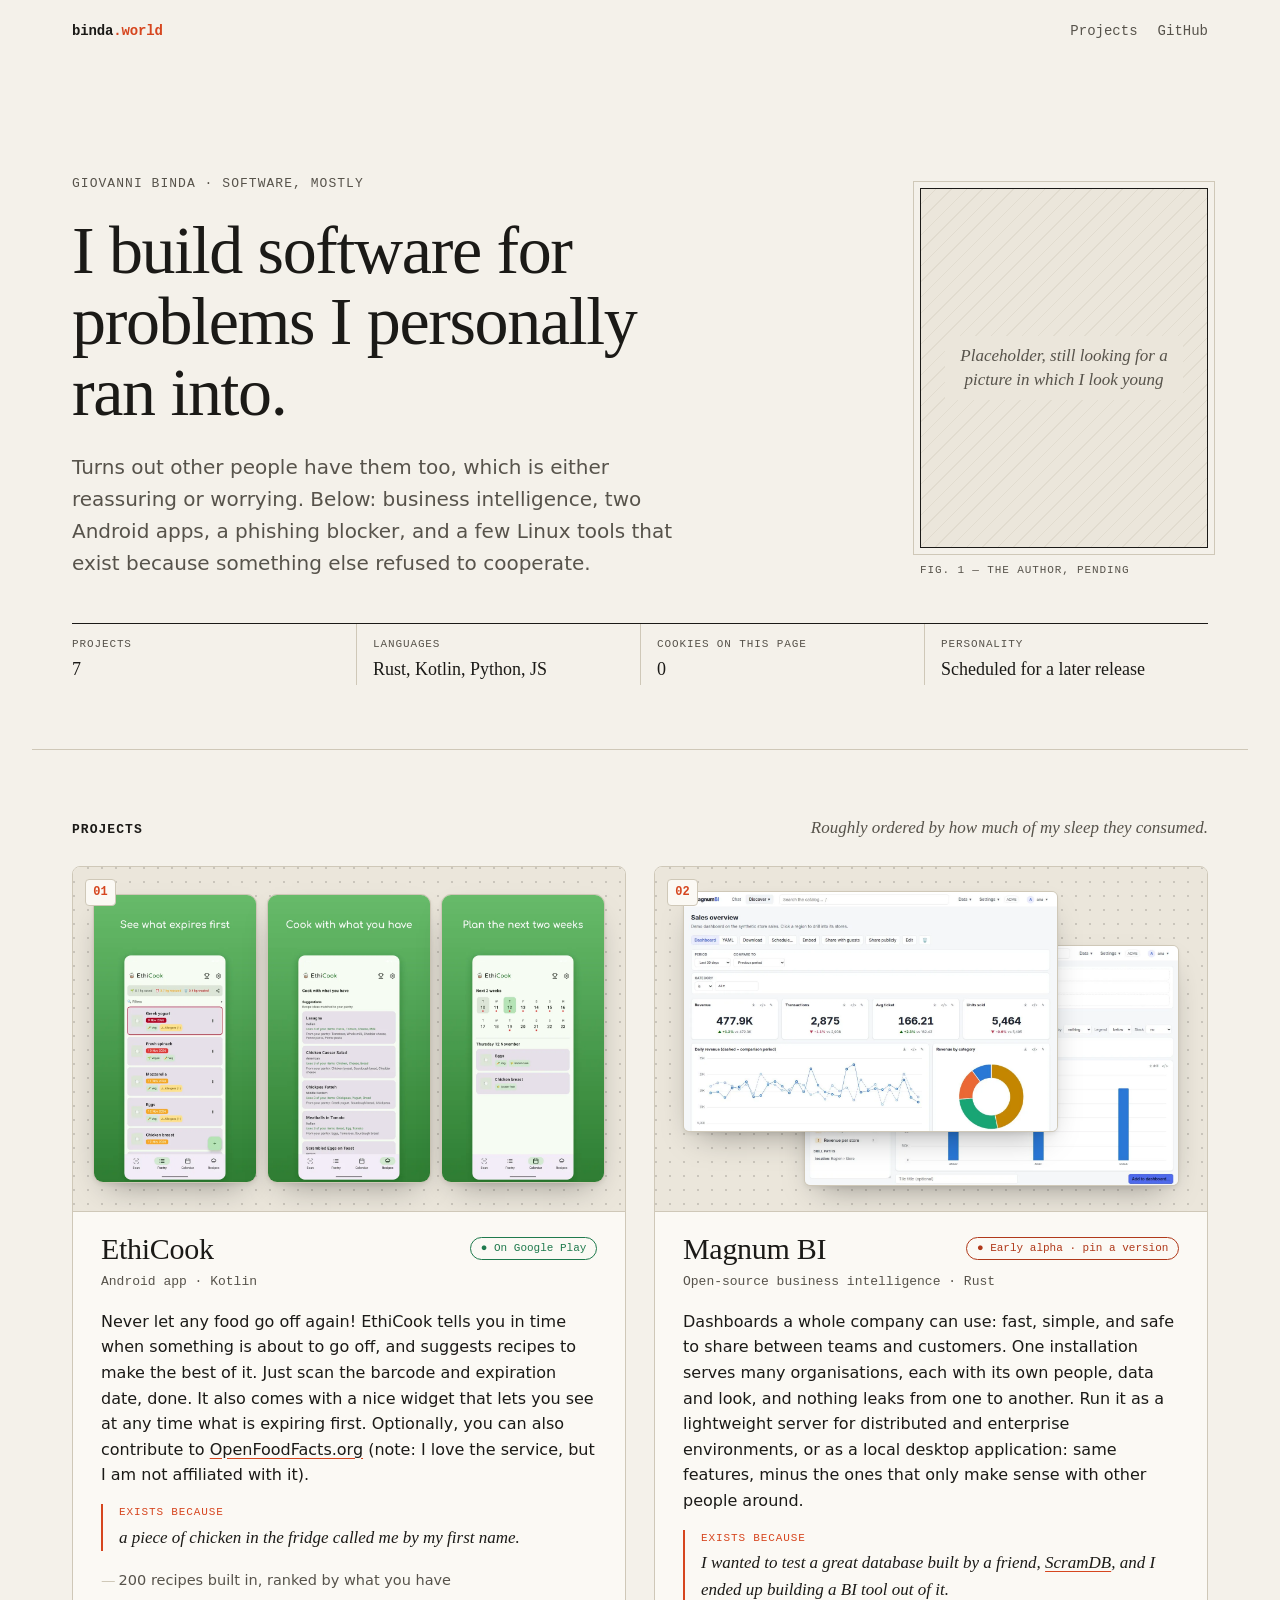
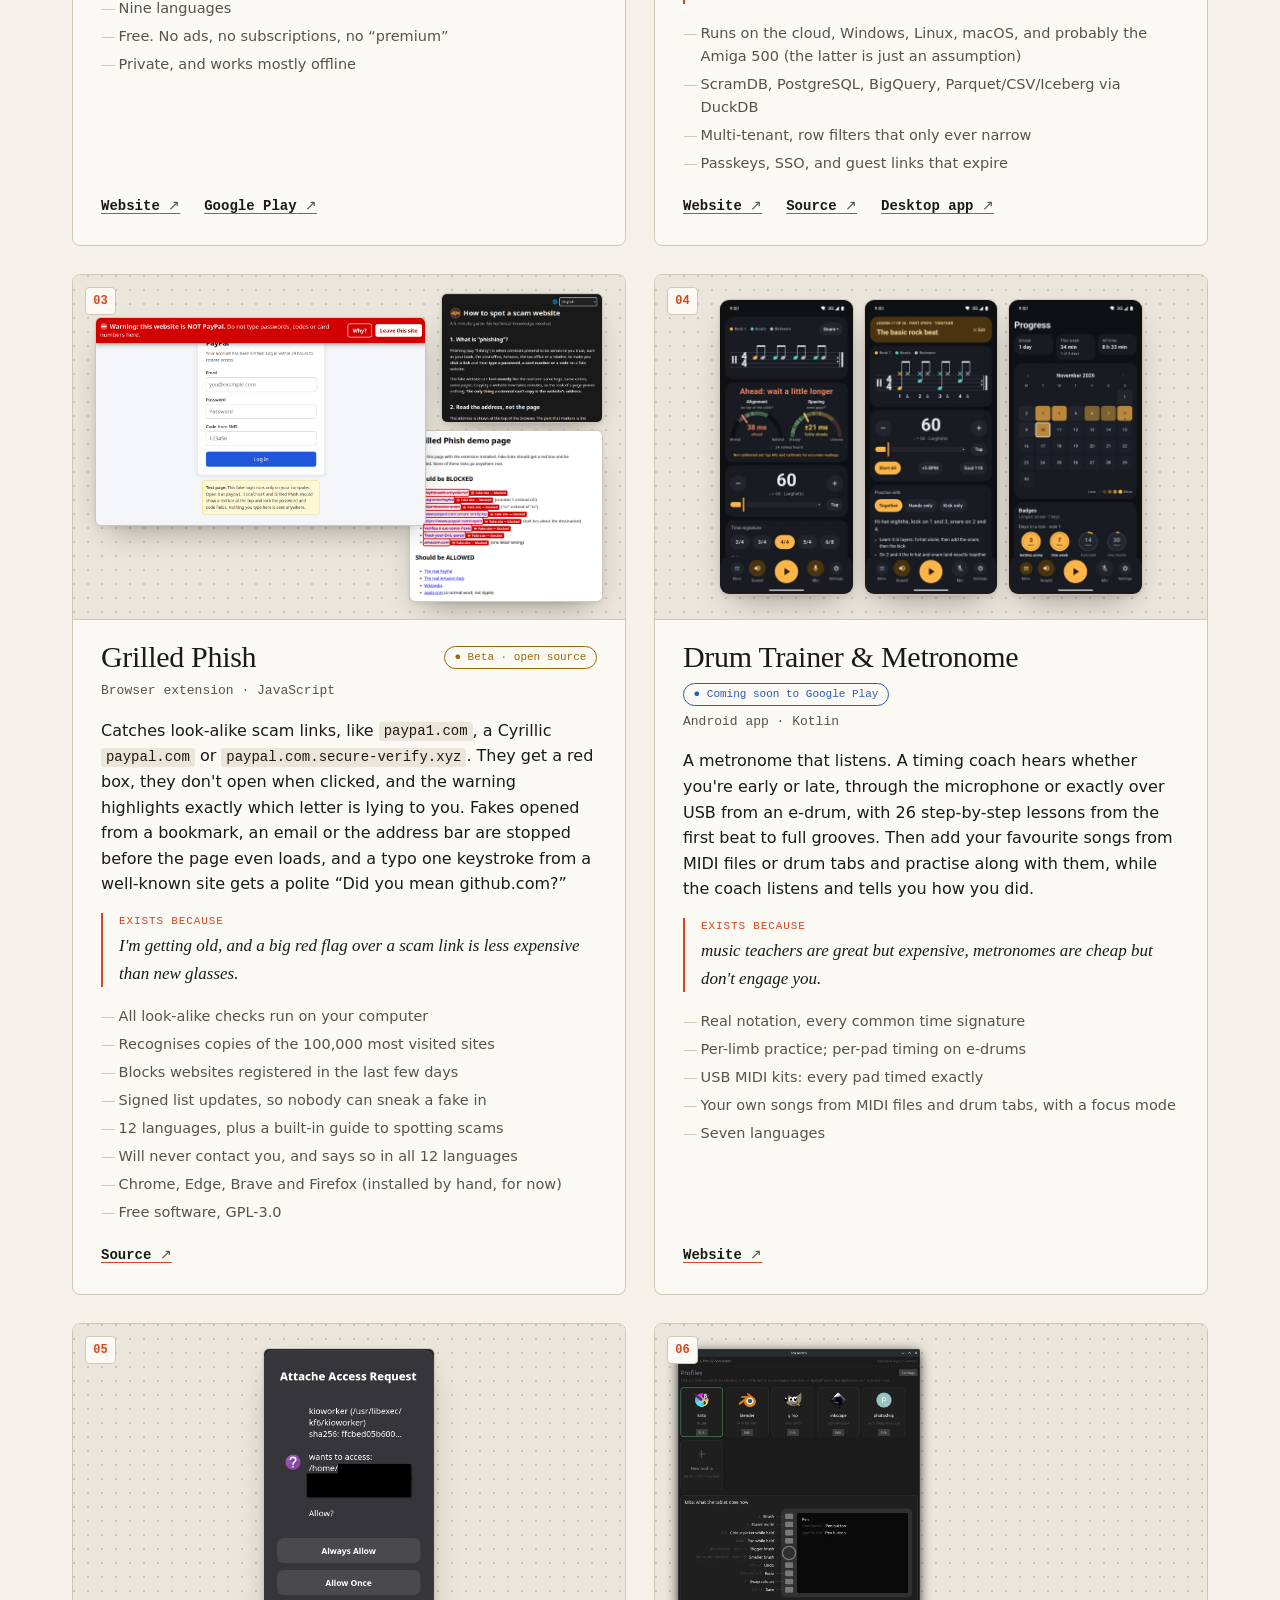
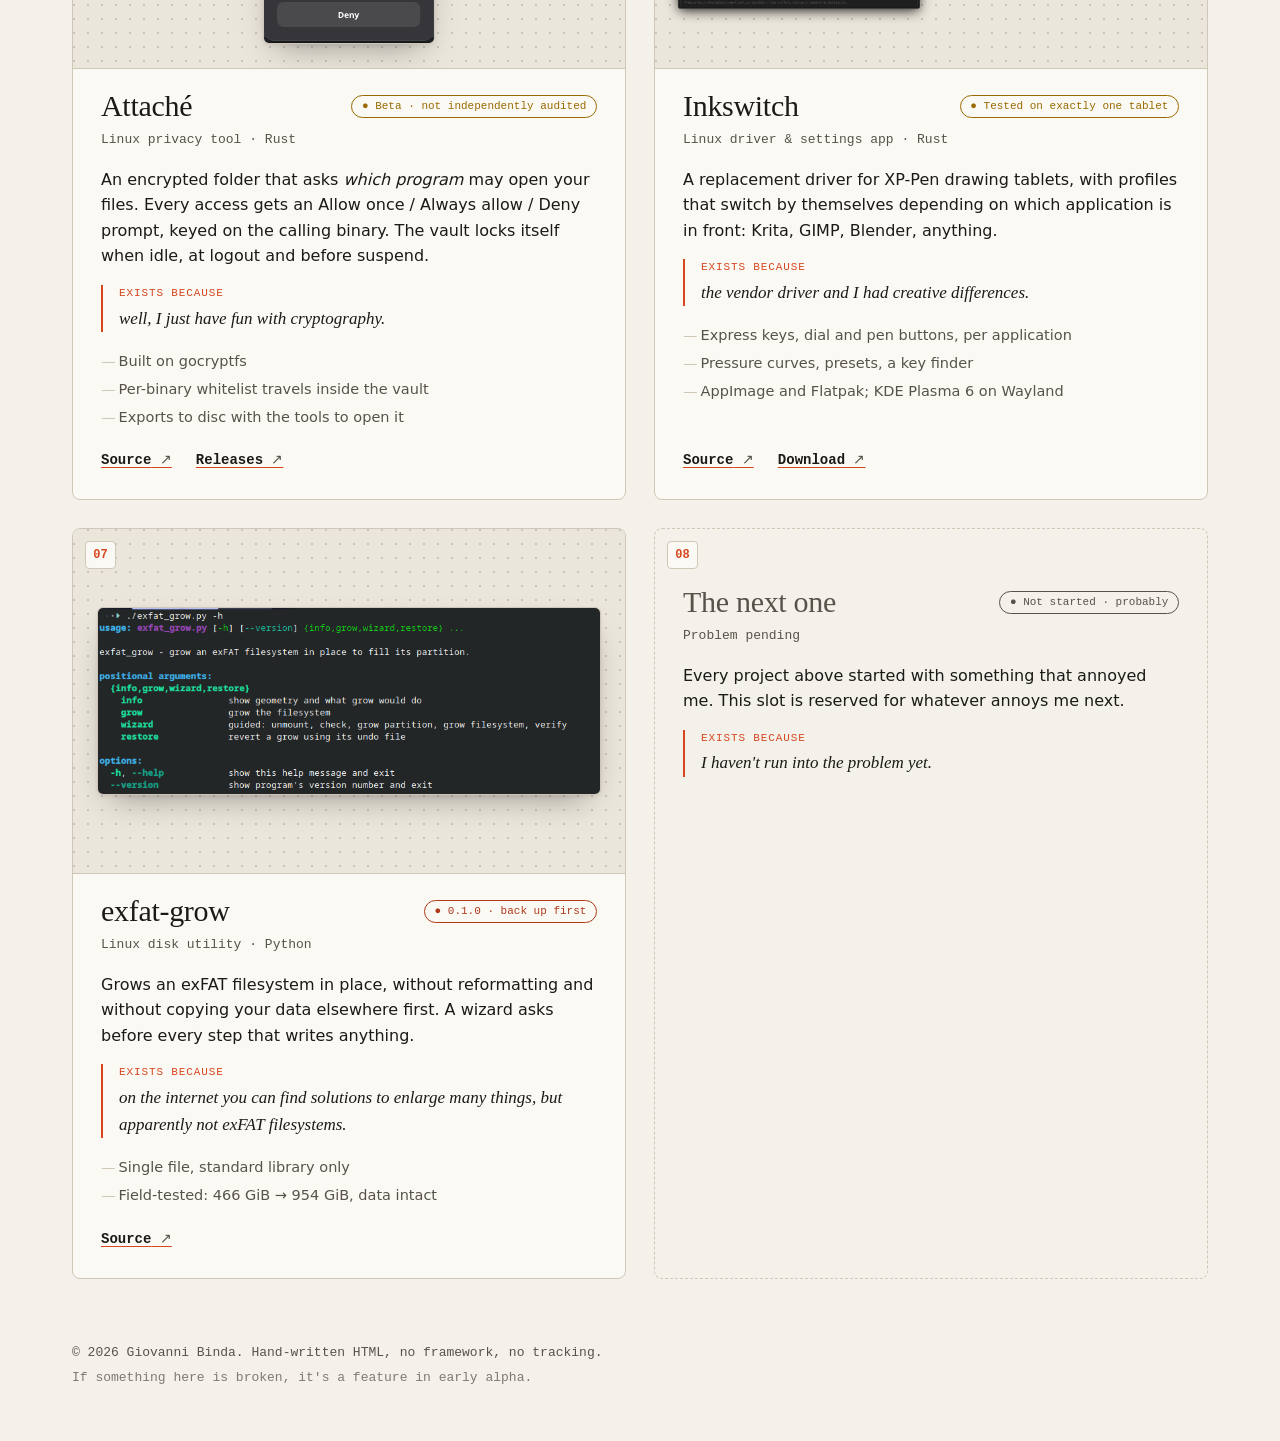
==== index.html @ c30abc7b "Show projects as a grid of cards with screenshot panels" ====
<!doctype html>
<html lang="en">
<head>
  <meta charset="utf-8">
  <meta name="viewport" content="width=device-width, initial-scale=1">
  <title>Giovanni Binda — Projects</title>
  <meta name="description" content="Software by Giovanni Binda: open-source BI, Android apps, Linux tools. Built for problems I actually had.">
  <link rel="canonical" href="https://binda.world/">
  <link rel="icon" href="favicon.svg" type="image/svg+xml">
  <meta name="color-scheme" content="light dark">
  <meta property="og:title" content="Giovanni Binda — Projects">
  <meta property="og:description" content="Software built for problems I actually had. Other people seem to have them too.">
  <meta property="og:url" content="https://binda.world/">
  <meta property="og:type" content="website">
  <link rel="stylesheet" href="styles.css">
</head>
<body>
  <a class="skip" href="#projects">Skip to the projects</a>

  <header class="top">
    <a class="wordmark" href="/">binda<span>.world</span></a>
    <nav aria-label="Main">
      <a href="#projects">Projects</a>
      <a href="https://github.com/giobinda">GitHub</a>
    </nav>
  </header>

  <main>
    <section class="hero" aria-labelledby="hero-title">
      <div class="hero-text">
        <p class="eyebrow">Giovanni Binda · software, mostly</p>
        <h1 id="hero-title">I build software for problems I personally ran&nbsp;into.</h1>
        <p class="lede">Turns out other people have them too, which is either reassuring or worrying.
          Below: business intelligence, two Android apps, a phishing blocker, and a few Linux tools that exist because
          something else refused to cooperate.</p>
      </div>
      <figure class="portrait">
        <div class="portrait-frame">
          <p>Placeholder, still looking for a picture in which I look young</p>
        </div>
        <figcaption>Fig. 1 — The author, pending</figcaption>
      </figure>
      <dl class="stats" aria-label="At a glance">
        <div><dt>Projects</dt><dd>7</dd></div>
        <div><dt>Languages</dt><dd>Rust, Kotlin, Python, JS</dd></div>
        <div><dt>Cookies on this page</dt><dd>0</dd></div>
        <div><dt>Personality</dt><dd>Scheduled for a later release</dd></div>
      </dl>
    </section>

    <section id="projects" class="projects" aria-labelledby="projects-title">
      <div class="section-head">
        <h2 id="projects-title">Projects</h2>
        <p>Roughly ordered by how much of my sleep they consumed.</p>
      </div>

      <ol class="list">

        <li class="project">
          <div class="num" aria-hidden="true">01</div>
          <div class="body">
            <div class="title-row">
              <h3>EthiCook</h3>
              <span class="status status--live">On Google Play</span>
            </div>
            <p class="kind">Android app · Kotlin</p>
            <p class="desc">Never let any food go off again! EthiCook tells you in time when something is
              about to go off, and suggests recipes to make the best of it. Just scan the barcode and expiration
              date, done. It also comes with a nice widget that lets you see at any time what is expiring
              first. Optionally, you can also contribute to <a href="https://openfoodfacts.org/">OpenFoodFacts.org</a>
              (note: I love the service, but I am not affiliated with it).</p>
            <p class="why"><span>Exists because</span> a piece of chicken in the fridge called me by my first name.</p>
            <ul class="facts">
              <li>200 recipes built in, ranked by what you have</li>
              <li>Nine languages</li>
              <li>Free. No ads, no subscriptions, no “premium”</li>
              <li>Private, and works mostly offline</li>
            </ul>
            <div class="shots shots--phone">
                <a href="assets/shots/ethicook/pantry.webp"><img src="assets/shots/ethicook/pantry.webp" alt="EthiCook pantry: foods sorted by what expires first" width="540" height="960" loading="lazy" decoding="async"></a>
                <a href="assets/shots/ethicook/recipes.webp"><img src="assets/shots/ethicook/recipes.webp" alt="EthiCook recipes ranked by what is in your pantry" width="540" height="960" loading="lazy" decoding="async"></a>
                <a href="assets/shots/ethicook/calendar.webp"><img src="assets/shots/ethicook/calendar.webp" alt="EthiCook two-week expiry calendar" width="540" height="960" loading="lazy" decoding="async"></a>
            </div>
            <p class="links">
              <a href="https://ethicook.app/">Website</a>
              <a href="https://play.google.com/store/apps/details?id=com.ethicook.app">Google Play</a>
            </p>
          </div>
        </li>

        <li class="project">
          <div class="num" aria-hidden="true">02</div>
          <div class="body">
            <div class="title-row">
              <h3>Magnum BI</h3>
              <span class="status status--alpha">Early alpha · pin a version</span>
            </div>
            <p class="kind">Open-source business intelligence · Rust</p>
            <p class="desc">Dashboards a whole company can use: fast, simple, and safe to share between
              teams and customers. One installation serves many organisations, each with its own people,
              data and look, and nothing leaks from one to another. Run it as a lightweight server for
              distributed and enterprise environments, or as a local desktop application: same features,
              minus the ones that only make sense with other people around.</p>
            <p class="why"><span>Exists because</span> I wanted to test a great database built by a friend, <a href="https://scramdb.com/">ScramDB</a>, and I ended up building a BI tool out of it.</p>
            <ul class="facts">
              <li>Runs on the cloud, Windows, Linux, macOS, and probably the Amiga 500 (the latter is just an assumption)</li>
              <li>ScramDB, PostgreSQL, BigQuery, Parquet/CSV/Iceberg via DuckDB</li>
              <li>Multi-tenant, row filters that only ever narrow</li>
              <li>Passkeys, SSO, and guest links that expire</li>
            </ul>
            <div class="shots shots--screen">
                <a href="assets/shots/magnumbi/dashboard.webp"><img src="assets/shots/magnumbi/dashboard.webp" alt="Magnum BI sales dashboard with KPIs, a line chart and a donut chart" width="1280" height="820" loading="lazy" decoding="async"></a>
                <a href="assets/shots/magnumbi/explore.webp"><img src="assets/shots/magnumbi/explore.webp" alt="Magnum BI drag-and-drop explorer building a bar chart" width="1280" height="820" loading="lazy" decoding="async"></a>
            </div>
            <p class="links">
              <a href="https://giobinda.github.io/magnumbi/">Website</a>
              <a href="https://github.com/giobinda/magnumbi">Source</a>
              <a href="https://github.com/giobinda/magnumbi/releases/latest">Desktop app</a>
            </p>
          </div>
        </li>

        <li class="project">
          <div class="num" aria-hidden="true">03</div>
          <div class="body">
            <div class="title-row">
              <h3>Grilled Phish</h3>
              <span class="status status--beta">Beta · open source</span>
            </div>
            <p class="kind">Browser extension · JavaScript</p>
            <p class="desc">Catches look-alike scam links, like <code>paypa1.com</code>, a Cyrillic
              <code>pаypal.com</code> or <code>paypal.com.secure-verify.xyz</code>. They get a red box,
              they don't open when clicked, and the warning highlights exactly which letter is lying to you.
              Fakes opened from a bookmark, an email or the address bar are stopped before the page even
              loads, and a typo one keystroke from a well-known site gets a polite “Did you mean github.com?”</p>
            <p class="why"><span>Exists because</span> I'm getting old, and a big red flag over a scam link is less expensive than new glasses.</p>
            <ul class="facts">
              <li>All look-alike checks run on your computer</li>
              <li>Recognises copies of the 100,000 most visited sites</li>
              <li>Blocks websites registered in the last few days</li>
              <li>Signed list updates, so nobody can sneak a fake in</li>
              <li>12 languages, plus a built-in guide to spotting scams</li>
              <li>Will never contact you, and says so in all 12 languages</li>
              <li>Chrome, Edge, Brave and Firefox (installed by hand, for now)</li>
              <li>Free software, GPL-3.0</li>
            </ul>
            <div class="shots shots--trio">
                <a href="assets/shots/grilled-phish/warning.webp"><img src="assets/shots/grilled-phish/warning.webp" alt="Grilled Phish red bar over a fake PayPal login: this website is NOT PayPal, with Why? and Leave this site buttons" width="1134" height="714" loading="lazy" decoding="async"></a>
                <a href="assets/shots/grilled-phish/links.webp"><img src="assets/shots/grilled-phish/links.webp" alt="Demo page: look-alike links boxed in red and marked Fake site, blocked, while the real ones stay normal" width="876" height="775" loading="lazy" decoding="async"></a>
                <a href="assets/shots/grilled-phish/guide.webp"><img src="assets/shots/grilled-phish/guide.webp" alt="Grilled Phish guide: How to spot a scam website, a five-minute read with a language picker" width="829" height="669" loading="lazy" decoding="async"></a>
            </div>
            <p class="links">
              <a href="https://github.com/giobinda/grilled-phish">Source</a>
            </p>
          </div>
        </li>

        <li class="project">
          <div class="num" aria-hidden="true">04</div>
          <div class="body">
            <div class="title-row">
              <h3>Drum Trainer &amp; Metronome</h3>
              <span class="status status--soon">Coming soon to Google Play</span>
            </div>
            <p class="kind">Android app · Kotlin</p>
            <p class="desc">A metronome that listens. A timing coach hears whether you're early or late,
              through the microphone or exactly over USB from an e-drum, with 26 step-by-step lessons
              from the first beat to full grooves. Then add your favourite songs from MIDI files or drum
              tabs and practise along with them, while the coach listens and tells you how you did.</p>
            <p class="why"><span>Exists because</span> music teachers are great but expensive, metronomes are cheap but don't engage you.</p>
            <ul class="facts">
              <li>Real notation, every common time signature</li>
              <li>Per-limb practice; per-pad timing on e-drums</li>
              <li>USB MIDI kits: every pad timed exactly</li>
              <li>Your own songs from MIDI files and drum tabs, with a focus mode</li>
              <li>Seven languages</li>
            </ul>
            <div class="shots shots--phone">
                <a href="assets/shots/drum-trainer/coach.webp"><img src="assets/shots/drum-trainer/coach.webp" alt="Timing coach showing strokes 38 ms ahead of the click" width="540" height="1200" loading="lazy" decoding="async"></a>
                <a href="assets/shots/drum-trainer/lesson.webp"><img src="assets/shots/drum-trainer/lesson.webp" alt="Lesson 11: the basic rock beat in drum notation" width="540" height="1200" loading="lazy" decoding="async"></a>
                <a href="assets/shots/drum-trainer/progress.webp"><img src="assets/shots/drum-trainer/progress.webp" alt="Practice progress: streak, calendar and badges" width="540" height="1200" loading="lazy" decoding="async"></a>
            </div>
            <p class="links">
              <a href="https://giobinda.github.io/drum-trainer/">Website</a>
            </p>
          </div>
        </li>

        <li class="project">
          <div class="num" aria-hidden="true">05</div>
          <div class="body">
            <div class="title-row">
              <h3>Attaché</h3>
              <span class="status status--beta">Beta · not independently audited</span>
            </div>
            <p class="kind">Linux privacy tool · Rust</p>
            <p class="desc">An encrypted folder that asks <em>which program</em> may open your files.
              Every access gets an Allow&nbsp;once / Always&nbsp;allow / Deny prompt, keyed on the
              calling binary. The vault locks itself when idle, at logout and before suspend.</p>
            <p class="why"><span>Exists because</span> well, I just have fun with cryptography.</p>
            <ul class="facts">
              <li>Built on gocryptfs</li>
              <li>Per-binary whitelist travels inside the vault</li>
              <li>Exports to disc with the tools to open it</li>
            </ul>
            <div class="shots shots--single">
                <a href="assets/shots/attache/prompt.webp"><img src="assets/shots/attache/prompt.webp" alt="Attaché access request: kioworker wants to access a file in /home. Always allow, Allow once or Deny" width="299" height="515" loading="lazy" decoding="async"></a>
            </div>
            <p class="links">
              <a href="https://github.com/giobinda/attache">Source</a>
              <a href="https://github.com/giobinda/attache/releases/latest">Releases</a>
            </p>
          </div>
        </li>

        <li class="project">
          <div class="num" aria-hidden="true">06</div>
          <div class="body">
            <div class="title-row">
              <h3>Inkswitch</h3>
              <span class="status status--beta">Tested on exactly one tablet</span>
            </div>
            <p class="kind">Linux driver &amp; settings app · Rust</p>
            <p class="desc">A replacement driver for XP-Pen drawing tablets, with profiles that switch by
              themselves depending on which application is in front: Krita, GIMP, Blender, anything.</p>
            <p class="why"><span>Exists because</span> the vendor driver and I had creative differences.</p>
            <ul class="facts">
              <li>Express keys, dial and pen buttons, per application</li>
              <li>Pressure curves, presets, a key finder</li>
              <li>AppImage and Flatpak; KDE Plasma 6 on Wayland</li>
            </ul>
            <div class="shots shots--window">
                <a href="assets/shots/inkswitch/profiles.webp"><img src="assets/shots/inkswitch/profiles.webp" alt="Inkswitch profiles for Krita, Blender, GIMP, Inkscape and Photoshop, with the tablet controls labelled" width="1030" height="1098" loading="lazy" decoding="async"></a>
                <a href="assets/shots/inkswitch/editor.webp"><img src="assets/shots/inkswitch/editor.webp" alt="Inkswitch profile editor: express keys and dial shortcuts" width="1030" height="1098" loading="lazy" decoding="async"></a>
            </div>
            <p class="links">
              <a href="https://github.com/giobinda/inkswitch">Source</a>
              <a href="https://github.com/giobinda/inkswitch/releases/latest">Download</a>
            </p>
          </div>
        </li>

        <li class="project">
          <div class="num" aria-hidden="true">07</div>
          <div class="body">
            <div class="title-row">
              <h3>exfat-grow</h3>
              <span class="status status--alpha">0.1.0 · back up first</span>
            </div>
            <p class="kind">Linux disk utility · Python</p>
            <p class="desc">Grows an exFAT filesystem in place, without reformatting and without copying
              your data elsewhere first. A wizard asks before every step that writes anything.</p>
            <p class="why"><span>Exists because</span> on the internet you can find solutions to enlarge many things, but apparently not exFAT filesystems.</p>
            <ul class="facts">
              <li>Single file, standard library only</li>
              <li>Field-tested: 466&nbsp;GiB → 954&nbsp;GiB, data intact</li>
            </ul>
            <div class="shots shots--single">
                <a href="assets/shots/exfat-grow/help.webp"><img src="assets/shots/exfat-grow/help.webp" alt="exfat_grow.py help: the info, grow, wizard and restore commands" width="747" height="277" loading="lazy" decoding="async"></a>
            </div>
            <p class="links">
              <a href="https://github.com/giobinda/exfat-grow">Source</a>
            </p>
          </div>
        </li>

        <li class="project project--next">
          <div class="num" aria-hidden="true">08</div>
          <div class="body">
            <div class="title-row">
              <h3>The next one</h3>
              <span class="status">Not started · probably</span>
            </div>
            <p class="kind">Problem pending</p>
            <p class="desc">Every project above started with something that annoyed me. This slot is
              reserved for whatever annoys me next.</p>
            <p class="why"><span>Exists because</span> I haven't run into the problem yet.</p>
          </div>
        </li>

      </ol>
    </section>
  </main>

  <footer class="foot">
    <p>© 2026 Giovanni Binda. Hand-written HTML, no framework, no tracking.</p>
    <p class="fine">If something here is broken, it's a feature in early alpha.</p>
  </footer>
</body>
</html>
---- styles.css ----
:root {
  --paper: #f4f1ea;
  --paper-2: #ebe6db;
  --card: #fbf9f4;
  --ink: #1b1a17;
  --ink-2: #57534b;
  --rule: #cfc8b8;
  --accent: #d6461f;
  --live: #1f7a4d;
  --soon: #2a5bb8;
  --beta: #9a6a00;
  --alpha: #b0391a;
  --lab: #6b4fa8;

  --serif: "Iowan Old Style", "Palatino Linotype", Palatino, "Book Antiqua", Georgia, ui-serif, serif;
  --sans: system-ui, -apple-system, "Segoe UI", Roboto, "Helvetica Neue", Arial, sans-serif;
  --mono: ui-monospace, "SF Mono", "JetBrains Mono", "Cascadia Code", Menlo, Consolas, monospace;

  --measure: 76rem;
  --gutter: clamp(1rem, 4vw, 2.5rem);
}

@media (prefers-color-scheme: dark) {
  :root {
    --paper: #151412;
    --paper-2: #1e1c19;
    --card: #1b1a17;
    --ink: #ece7dc;
    --ink-2: #a8a194;
    --rule: #38342e;
    --accent: #ff7a4d;
    --live: #5cc28f;
    --soon: #7ea6f2;
    --beta: #e0b046;
    --alpha: #ff8a66;
    --lab: #b49af0;
  }
}

*, *::before, *::after { box-sizing: border-box; }

html { -webkit-text-size-adjust: 100%; scroll-behavior: smooth; }
@media (prefers-reduced-motion: reduce) { html { scroll-behavior: auto; } }

body {
  margin: 0;
  background: var(--paper);
  color: var(--ink);
  font: 400 1.0625rem/1.6 var(--sans);
  text-rendering: optimizeLegibility;
}

a { color: inherit; text-decoration-color: var(--accent); text-underline-offset: 0.2em; }
a:hover { color: var(--accent); }
:focus-visible { outline: 2px solid var(--accent); outline-offset: 3px; border-radius: 2px; }

.skip {
  position: absolute; left: -999px; top: 0;
  background: var(--ink); color: var(--paper); padding: .5rem 1rem;
}
.skip:focus { left: 1rem; top: 1rem; z-index: 10; }

/* ---------- header ---------- */
.top {
  max-width: var(--measure);
  margin: 0 auto;
  padding: 1.25rem var(--gutter);
  display: flex; align-items: baseline; justify-content: space-between; gap: 1rem;
  font-family: var(--mono); font-size: .875rem;
}
.wordmark { font-weight: 700; text-decoration: none; letter-spacing: -.01em; }
.wordmark span { color: var(--accent); }
.top nav { display: flex; gap: 1.25rem; }
.top nav a { text-decoration: none; color: var(--ink-2); }
.top nav a:hover { color: var(--accent); }

/* ---------- hero ---------- */
.hero {
  max-width: var(--measure);
  margin: 0 auto;
  padding: clamp(3rem, 10vw, 7rem) var(--gutter) clamp(2.5rem, 6vw, 4rem);
  border-bottom: 1px solid var(--rule);
}
.eyebrow {
  font-family: var(--mono); font-size: .8125rem; text-transform: uppercase; letter-spacing: .08em;
  color: var(--ink-2); margin: 0 0 1.25rem;
}
.hero h1 {
  font-family: var(--serif); font-weight: 400;
  font-size: clamp(2.25rem, 6.2vw, 4.25rem); line-height: 1.04; letter-spacing: -.02em;
  margin: 0; max-width: 18ch;
}
.lede {
  font-size: clamp(1.0625rem, 2vw, 1.25rem); color: var(--ink-2);
  max-width: 40rem; margin: 1.5rem 0 0;
}

.stats {
  display: grid; grid-template-columns: repeat(4, minmax(0, 1fr));
  margin: 2.75rem 0 0; border-top: 1px solid var(--ink);
}
.stats div { padding: .75rem 1rem .25rem 0; }
.stats div + div { padding-left: 1rem; border-left: 1px solid var(--rule); }
.stats dt {
  font-family: var(--mono); font-size: .6875rem; text-transform: uppercase; letter-spacing: .08em;
  color: var(--ink-2);
}
.stats dd { margin: .25rem 0 0; font-family: var(--serif); font-size: 1.125rem; line-height: 1.3; }

@media (max-width: 720px) {
  .stats { grid-template-columns: 1fr 1fr; }
  .stats div:nth-child(3) { padding-left: 0; border-left: 0; }
  .stats div:nth-child(n+3) { border-top: 1px solid var(--rule); }
}

.hero {
  display: grid;
  grid-template-columns: minmax(0, 1fr) clamp(13rem, 26vw, 18rem);
  column-gap: clamp(2rem, 5vw, 4rem);
  align-items: end;
}
.hero .stats { grid-column: 1 / -1; }

.portrait { margin: 0; }
.portrait-frame {
  position: relative;
  aspect-ratio: 4 / 5;
  display: grid; place-items: center;
  padding: 1.5rem;
  background:
    repeating-linear-gradient(135deg, transparent 0 10px, color-mix(in srgb, var(--rule) 35%, transparent) 10px 11px),
    var(--paper-2);
  border: 1px solid var(--ink);
  outline: 1px solid var(--rule);
  outline-offset: 6px;
}
.portrait-frame p {
  margin: 0; text-align: center;
  font-family: var(--serif); font-style: italic; font-size: 1.0625rem; line-height: 1.4;
  color: var(--ink-2);
  background: var(--paper-2); padding: .5rem .25rem;
}
.portrait figcaption {
  margin-top: .875rem;
  font-family: var(--mono); font-size: .6875rem; text-transform: uppercase; letter-spacing: .08em;
  color: var(--ink-2);
}

@media (max-width: 720px) {
  .hero { grid-template-columns: 1fr; }
  .portrait { width: min(15rem, 70%); margin-top: 2.25rem; }
}

/* ---------- projects ---------- */
.projects {
  max-width: var(--measure);
  margin: 0 auto;
  padding: clamp(2.5rem, 6vw, 4rem) var(--gutter) 2rem;
}
.section-head { display: flex; align-items: baseline; justify-content: space-between; gap: 1rem; flex-wrap: wrap; }
.section-head h2 {
  font-family: var(--mono); font-size: .8125rem; font-weight: 700;
  text-transform: uppercase; letter-spacing: .08em; margin: 0;
}
.section-head p { margin: 0; color: var(--ink-2); font-style: italic; font-family: var(--serif); }

/* the collection: a grid of cards */
.list {
  list-style: none; margin: 1.5rem 0 0; padding: 0;
  display: grid; gap: clamp(1rem, 2.5vw, 1.75rem);
  grid-template-columns: repeat(auto-fill, minmax(min(100%, 30rem), 1fr));
}

.project {
  position: relative;
  display: flex;
  background: var(--card);
  border: 1px solid var(--rule);
  border-radius: 8px;
  overflow: hidden;
  transition: border-color .15s, transform .15s;
}
.project:hover { border-color: var(--ink-2); }
@media (prefers-reduced-motion: no-preference) {
  .project:hover { transform: translateY(-2px); }
}

.project .body {
  display: flex; flex-direction: column; flex: 1; min-width: 0;
  padding: 0 clamp(1.125rem, 2.5vw, 1.75rem) clamp(1.25rem, 2.5vw, 1.75rem);
}

/* number: a label pinned on the corner of the screenshot panel */
.num {
  position: absolute; top: .75rem; left: .75rem; z-index: 5;
  font-family: var(--mono); font-size: .75rem; font-weight: 700; color: var(--accent);
  background: var(--card); border: 1px solid var(--rule); border-radius: 4px;
  padding: .2rem .45rem;
}

.title-row {
  display: flex; flex-wrap: wrap; align-items: center; justify-content: space-between;
  gap: .5rem 1rem; margin-top: 1.25rem;
}
.project h3 {
  font-family: var(--serif); font-weight: 400; font-size: clamp(1.5rem, 2.6vw, 1.875rem);
  line-height: 1.15; letter-spacing: -.01em; margin: 0;
}

.status {
  --c: var(--ink-2);
  font-family: var(--mono); font-size: .6875rem; line-height: 1;
  color: var(--c); border: 1px solid currentColor; border-radius: 999px;
  padding: .3rem .6rem; white-space: nowrap;
}
.status::before { content: "● "; }
.status--live  { --c: var(--live); }
.status--soon  { --c: var(--soon); }
.status--beta  { --c: var(--beta); }
.status--alpha { --c: var(--alpha); }
.status--lab   { --c: var(--lab); }

.kind {
  font-family: var(--mono); font-size: .8125rem; color: var(--ink-2);
  margin: .375rem 0 0;
}
.desc { margin: 1rem 0 0; font-size: 1rem; }

.why {
  margin: 1rem 0 0;
  font-family: var(--serif); font-style: italic; font-size: 1.0625rem;
  padding-left: 1rem; border-left: 2px solid var(--accent);
}
.why span {
  font-family: var(--mono); font-style: normal; font-size: .6875rem;
  text-transform: uppercase; letter-spacing: .08em; color: var(--accent);
  display: block; margin-bottom: .125rem;
}

.facts {
  list-style: none; padding: 0; margin: 1.125rem 0 0;
  display: grid; gap: .3rem;
  font-size: .9063rem; color: var(--ink-2);
}
.facts li { padding-left: 1.1rem; position: relative; }
.facts li::before { content: "—"; position: absolute; left: 0; color: var(--rule); }

/* the empty slot at the end of the grid */
.project--next { background: transparent; border-style: dashed; }
.project--next:hover { transform: none; border-color: var(--rule); }
.project--next .body { padding-top: 2.25rem; }
.project--next h3 { color: var(--ink-2); }

/* links sit at the bottom of every card, so a row of cards lines up */
.links {
  margin: auto 0 0; padding-top: 1.25rem;
  display: flex; flex-wrap: wrap; gap: .5rem 1.5rem; font-family: var(--mono); font-size: .875rem;
}
.links a { font-weight: 700; }
.links a::after { content: " ↗"; font-weight: 400; color: var(--ink-2); }

/* ---------- footer ---------- */
.foot {
  max-width: var(--measure);
  margin: 0 auto;
  padding: 2rem var(--gutter) 3rem;
  font-family: var(--mono); font-size: .8125rem; color: var(--ink-2);
}
.foot p { margin: 0 0 .25rem; }
.foot .fine { opacity: .75; }

/* ---------- 404 ---------- */
.notfound { max-width: var(--measure); margin: 0 auto; padding: clamp(4rem, 14vw, 9rem) var(--gutter); }
.notfound h1 { font-family: var(--serif); font-weight: 400; font-size: clamp(2.25rem, 6vw, 4rem); line-height: 1.05; margin: 0; max-width: 16ch; }
.notfound p { color: var(--ink-2); max-width: 36rem; }

code { font-family: var(--mono); font-size: .875em; background: var(--paper-2); padding: .1em .35em; border-radius: 3px; }

/* ---------- screenshots: a fixed panel at the top of each card ---------- */
.shots {
  order: -1;                                  /* first in the card, whatever the HTML order */
  position: relative;
  aspect-ratio: 16 / 10;
  margin: 0 calc(-1 * clamp(1.125rem, 2.5vw, 1.75rem));
  background:
    radial-gradient(circle at 1px 1px, color-mix(in srgb, var(--ink-2) 22%, transparent) 1px, transparent 0) 0 0 / 14px 14px,
    var(--paper-2);
  border-bottom: 1px solid var(--rule);
  overflow: hidden;
}
.shots a { text-decoration: none; display: flex; min-width: 0; min-height: 0; }
.shots img {
  display: block; width: auto; height: auto; max-width: 100%; max-height: 100%;
  min-width: 0; min-height: 0;
  border-radius: 6px; border: 1px solid var(--rule); background: #fff;
  box-shadow: 0 2px 4px rgb(0 0 0 / .06), 0 14px 32px -14px rgb(0 0 0 / .4);
  transition: transform .2s;
}
.shots a:hover img { border-color: var(--accent); }
@media (prefers-reduced-motion: no-preference) {
  .shots a:hover img { transform: scale(1.02); }
}

/* phones: three side by side */
.shots--phone {
  display: flex; justify-content: center; align-items: center;
  gap: clamp(.5rem, 2%, 1.25rem); padding: 1.5rem 1.25rem;
}
.shots--phone a { flex: 0 1 auto; height: 100%; align-items: center; justify-content: center; }
.shots--phone img { border-radius: 10px; }

/* one capture, centred, never enlarged past its own size */
.shots--single { display: flex; align-items: center; justify-content: center; padding: 1.5rem; }
.shots--single a { width: 100%; height: 100%; align-items: center; justify-content: center; }

/* two or three desktop captures, fanned out like prints on a table */
.shots--screen a, .shots--window a, .shots--trio a { position: absolute; width: 68%; height: 74%; }
.shots--screen a:nth-child(1), .shots--window a:nth-child(1), .shots--trio a:nth-child(1) {
  left: 5%; top: 7%; z-index: 3; align-items: flex-start; justify-content: flex-start;
}
.shots--screen a:nth-child(2), .shots--window a:nth-child(2), .shots--trio a:nth-child(2) {
  right: 5%; bottom: 7%; z-index: 2; align-items: flex-end; justify-content: flex-end;
}
/* three: the main shot on the left, the other two stacked on the right */
.shots--trio a:nth-child(1) { width: 60%; height: 76%; left: 4%; top: 12%; }
.shots--trio a:nth-child(2) { width: 40%; height: 50%; right: 4%; bottom: 5%; }
.shots--trio a:nth-child(3) { width: 40%; height: 38%; right: 4%; top: 5%; z-index: 1; align-items: flex-start; justify-content: flex-end; }

/* window captures carry their own shadow and transparent margin: no frame */
.shots--window img { border: 0; border-radius: 0; background: none; box-shadow: none; }
.shots--window a { width: 50%; height: 94%; align-items: center; justify-content: center; }
.shots--window a:nth-child(1) { left: 1%; top: 3%; }
.shots--window a:nth-child(2) { right: 1%; bottom: 3%; }

@media (max-width: 520px) {
  .shots { aspect-ratio: 4 / 3; }
}
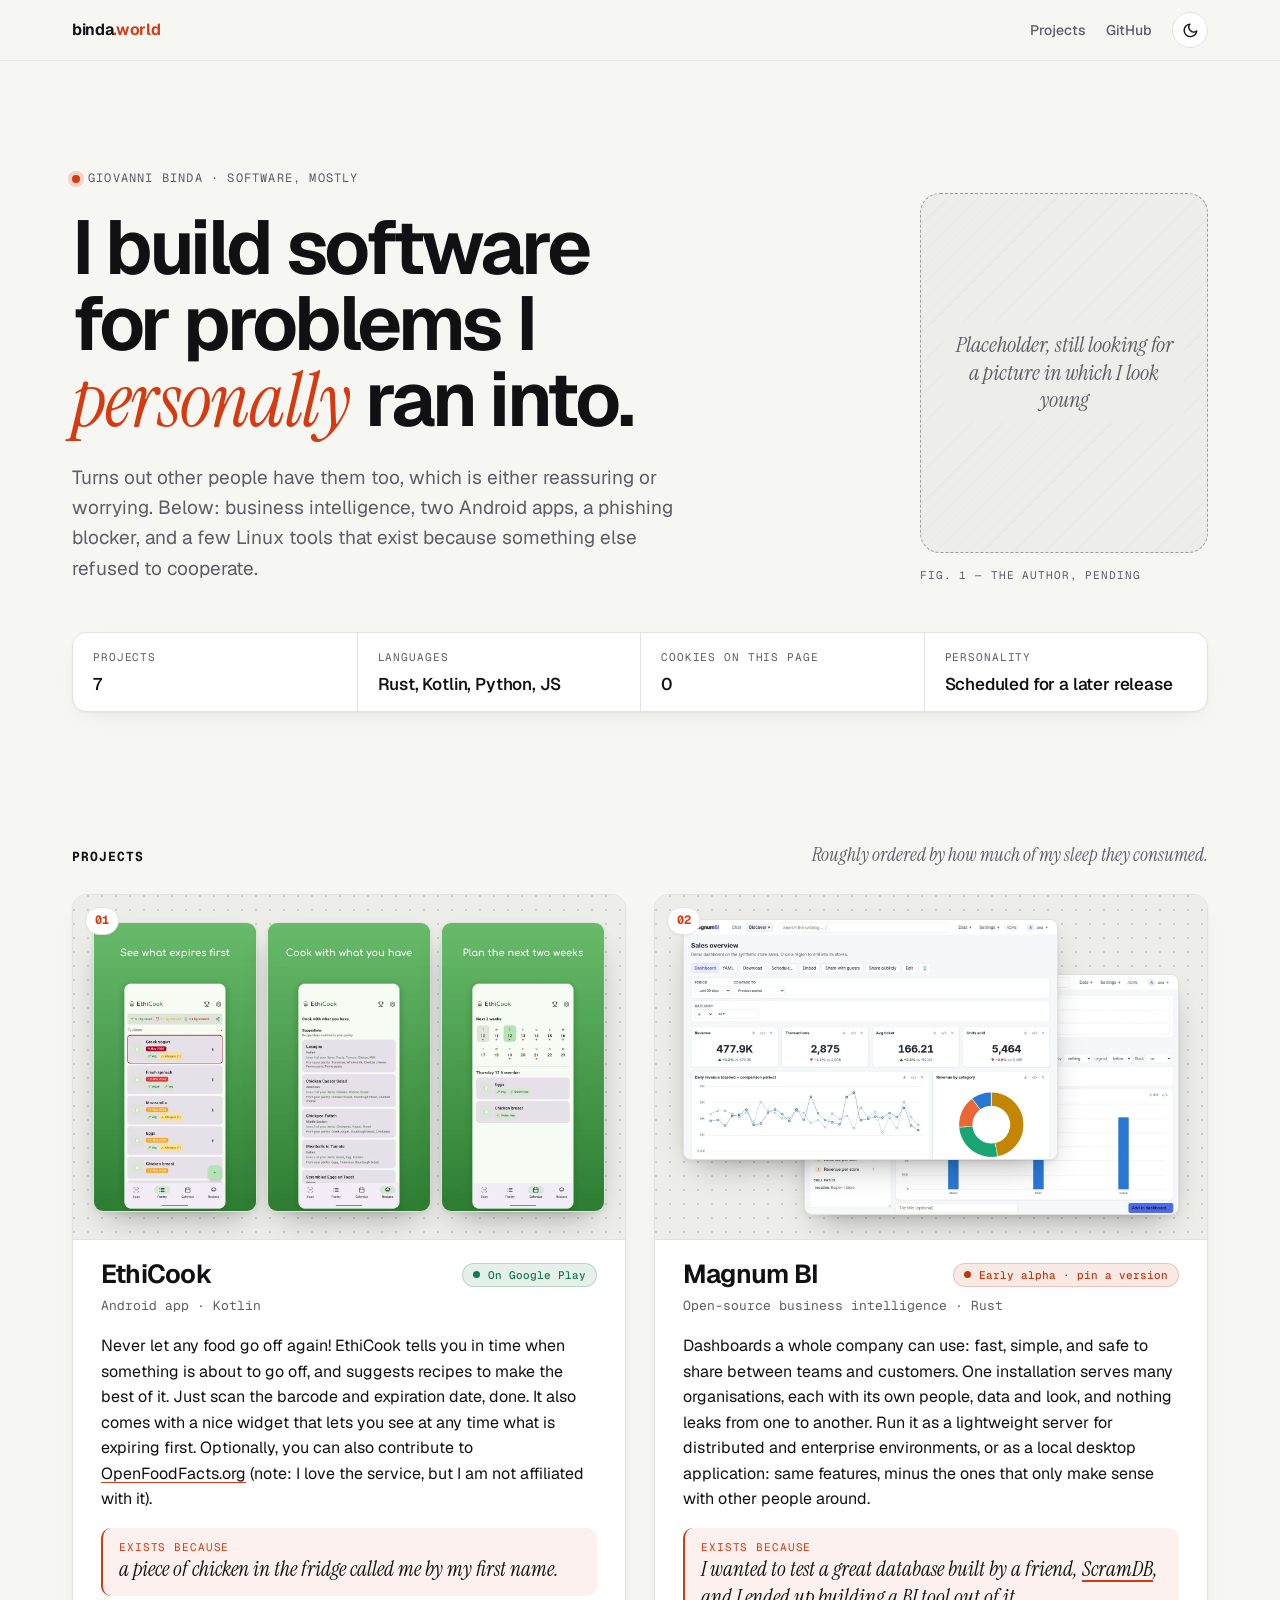
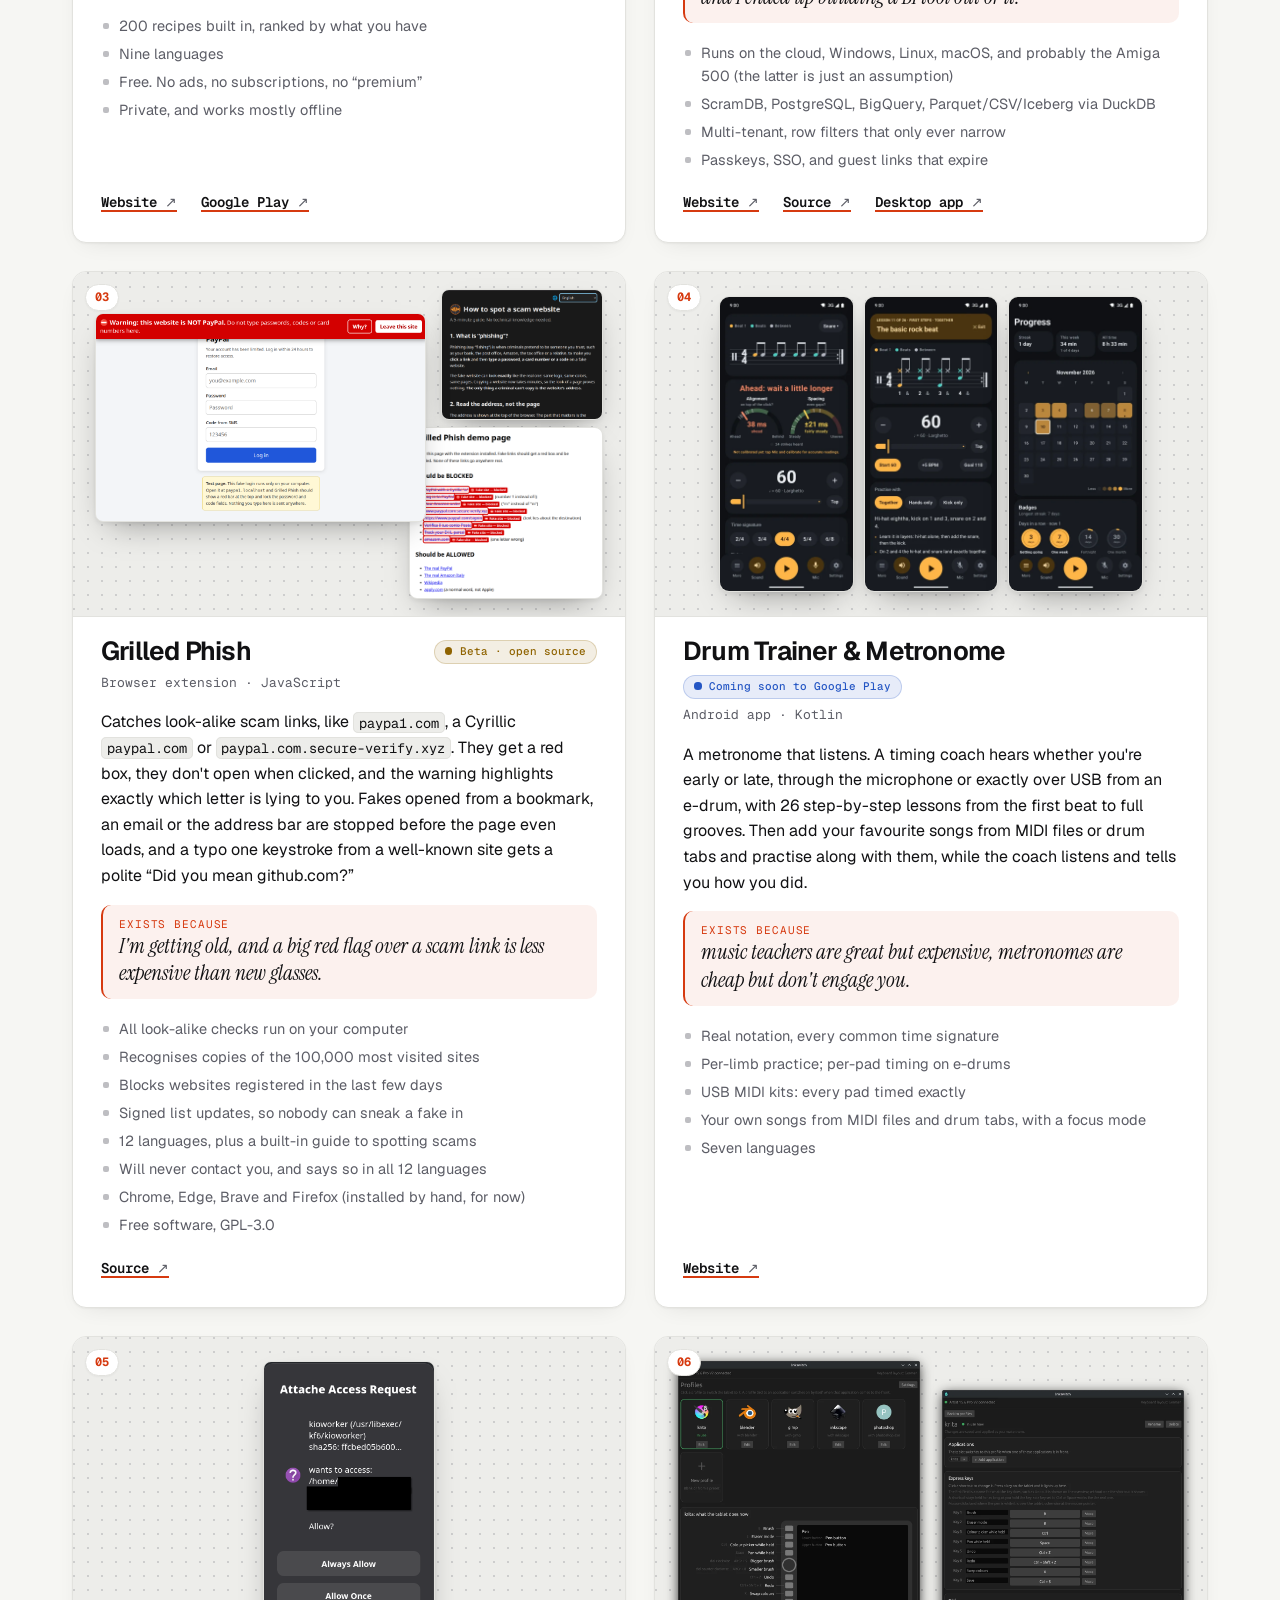
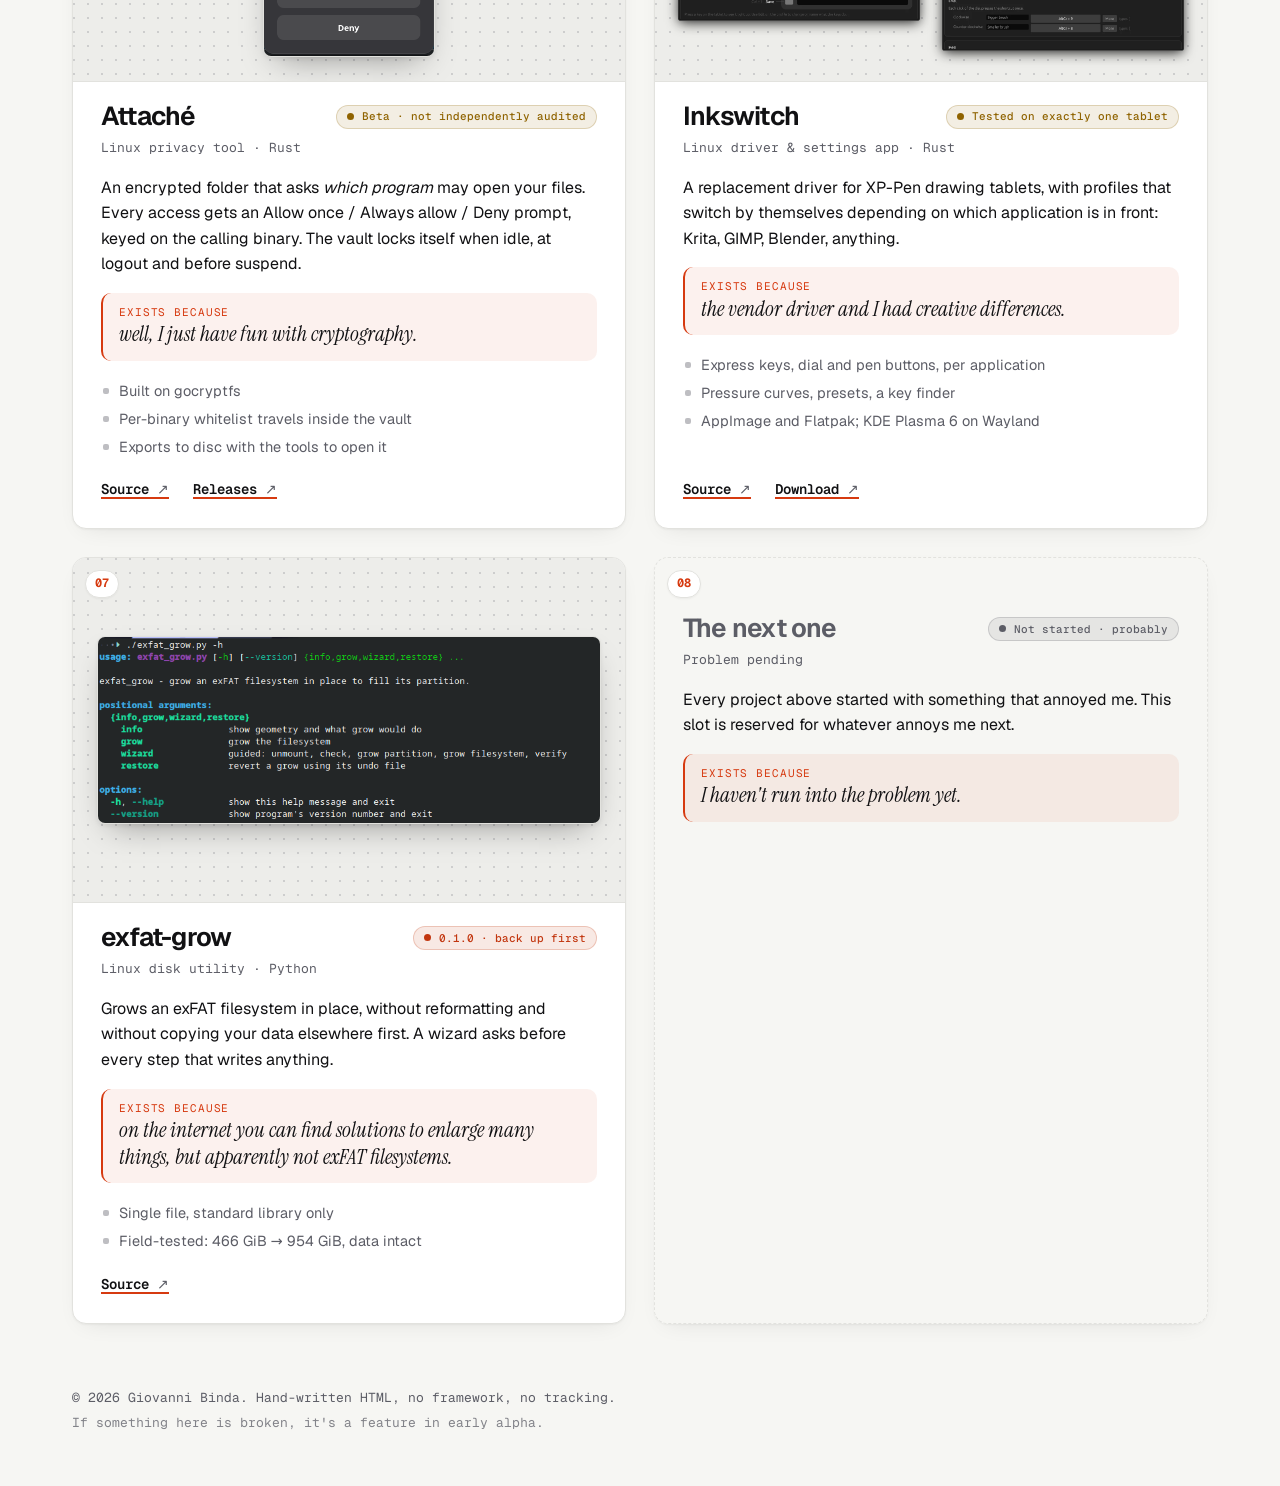
==== commit 353be4f4: "Modern theme: Geist fonts, rounded cards, light/dark switch" ====
--- a/index.html
+++ b/index.html
@@ -12,24 +12,32 @@
   <meta property="og:description" content="Software built for problems I actually had. Other people seem to have them too.">
   <meta property="og:url" content="https://binda.world/">
   <meta property="og:type" content="website">
+  <link rel="preload" href="assets/fonts/geist-latin-wght-normal.woff2" as="font" type="font/woff2" crossorigin>
   <link rel="stylesheet" href="styles.css">
+  <script src="theme.js"></script>
 </head>
 <body>
   <a class="skip" href="#projects">Skip to the projects</a>
 
-  <header class="top">
-    <a class="wordmark" href="/">binda<span>.world</span></a>
-    <nav aria-label="Main">
-      <a href="#projects">Projects</a>
-      <a href="https://github.com/giobinda">GitHub</a>
-    </nav>
-  </header>
+  <div class="topbar">
+    <header class="top">
+      <a class="wordmark" href="/">binda<span>.world</span></a>
+      <nav aria-label="Main">
+        <a href="#projects">Projects</a>
+        <a href="https://github.com/giobinda">GitHub</a>
+        <button class="theme-toggle" type="button" aria-label="Switch theme">
+          <svg class="moon" viewBox="0 0 24 24" fill="none" stroke="currentColor" stroke-width="2" stroke-linecap="round" stroke-linejoin="round" aria-hidden="true"><path d="M21 12.8A9 9 0 1 1 11.2 3a7 7 0 0 0 9.8 9.8z"/></svg>
+          <svg class="sun" viewBox="0 0 24 24" fill="none" stroke="currentColor" stroke-width="2" stroke-linecap="round" stroke-linejoin="round" aria-hidden="true"><circle cx="12" cy="12" r="4"/><path d="M12 2v2M12 20v2M4.9 4.9l1.4 1.4M17.7 17.7l1.4 1.4M2 12h2M20 12h2M4.9 19.1l1.4-1.4M17.7 6.3l1.4-1.4"/></svg>
+        </button>
+      </nav>
+    </header>
+  </div>
 
   <main>
     <section class="hero" aria-labelledby="hero-title">
       <div class="hero-text">
         <p class="eyebrow">Giovanni Binda · software, mostly</p>
-        <h1 id="hero-title">I build software for problems I personally ran&nbsp;into.</h1>
+        <h1 id="hero-title">I build software for problems I <em>personally</em> ran&nbsp;into.</h1>
         <p class="lede">Turns out other people have them too, which is either reassuring or worrying.
           Below: business intelligence, two Android apps, a phishing blocker, and a few Linux tools that exist because
           something else refused to cooperate.</p>
--- a/styles.css
+++ b/styles.css
@@ -1,40 +1,75 @@
+@font-face {
+  font-family: "Geist"; font-style: normal; font-weight: 100 900; font-display: swap;
+  src: url("assets/fonts/geist-latin-wght-normal.woff2") format("woff2");
+}
+@font-face {
+  font-family: "Geist Mono"; font-style: normal; font-weight: 100 900; font-display: swap;
+  src: url("assets/fonts/geist-mono-latin-wght-normal.woff2") format("woff2");
+}
+@font-face {
+  font-family: "Instrument Serif"; font-style: italic; font-weight: 400; font-display: swap;
+  src: url("assets/fonts/instrument-serif-latin-400-italic.woff2") format("woff2");
+}
+
 :root {
-  --paper: #f4f1ea;
-  --paper-2: #ebe6db;
-  --card: #fbf9f4;
-  --ink: #1b1a17;
-  --ink-2: #57534b;
-  --rule: #cfc8b8;
-  --accent: #d6461f;
-  --live: #1f7a4d;
-  --soon: #2a5bb8;
-  --beta: #9a6a00;
-  --alpha: #b0391a;
+  color-scheme: light;
+  --paper: #f6f6f3;
+  --paper-2: #ededea;
+  --card: #ffffff;
+  --ink: #111113;
+  --ink-2: #5c5d66;
+  --rule: #e2e2de;
+  --accent: #d63a10;
+  --live: #16794a;
+  --soon: #2456c4;
+  --beta: #8f6300;
+  --alpha: #c2360f;
   --lab: #6b4fa8;
-
-  --serif: "Iowan Old Style", "Palatino Linotype", Palatino, "Book Antiqua", Georgia, ui-serif, serif;
-  --sans: system-ui, -apple-system, "Segoe UI", Roboto, "Helvetica Neue", Arial, sans-serif;
-  --mono: ui-monospace, "SF Mono", "JetBrains Mono", "Cascadia Code", Menlo, Consolas, monospace;
-
+  --shadow: 0 1px 2px rgb(17 17 19 / .04), 0 8px 24px -12px rgb(17 17 19 / .12);
+
+  --serif: "Instrument Serif", "Iowan Old Style", Palatino, Georgia, serif;
+  --sans: "Geist", system-ui, -apple-system, "Segoe UI", Roboto, Arial, sans-serif;
+  --mono: "Geist Mono", ui-monospace, "SF Mono", Menlo, Consolas, monospace;
+
+  --radius: 14px;
   --measure: 76rem;
   --gutter: clamp(1rem, 4vw, 2.5rem);
 }
 
+/* dark: follows the system unless the visitor picked light; or forced by the switch */
 @media (prefers-color-scheme: dark) {
-  :root {
-    --paper: #151412;
-    --paper-2: #1e1c19;
-    --card: #1b1a17;
-    --ink: #ece7dc;
-    --ink-2: #a8a194;
-    --rule: #38342e;
-    --accent: #ff7a4d;
-    --live: #5cc28f;
-    --soon: #7ea6f2;
-    --beta: #e0b046;
-    --alpha: #ff8a66;
+  :root:not([data-theme="light"]) {
+    color-scheme: dark;
+    --paper: #0c0c0d;
+    --paper-2: #151517;
+    --card: #131315;
+    --ink: #f2f2ef;
+    --ink-2: #9b9ca6;
+    --rule: #26262a;
+    --accent: #ff6a3d;
+    --live: #4fd08f;
+    --soon: #7aa5ff;
+    --beta: #f0b93e;
+    --alpha: #ff8059;
     --lab: #b49af0;
+    --shadow: 0 1px 2px rgb(0 0 0 / .3), 0 12px 32px -16px rgb(0 0 0 / .6);
   }
+}
+:root[data-theme="dark"] {
+  color-scheme: dark;
+  --paper: #0c0c0d;
+  --paper-2: #151517;
+  --card: #131315;
+  --ink: #f2f2ef;
+  --ink-2: #9b9ca6;
+  --rule: #26262a;
+  --accent: #ff6a3d;
+  --live: #4fd08f;
+  --soon: #7aa5ff;
+  --beta: #f0b93e;
+  --alpha: #ff8059;
+  --lab: #b49af0;
+  --shadow: 0 1px 2px rgb(0 0 0 / .3), 0 12px 32px -16px rgb(0 0 0 / .6);
 }
 
 *, *::before, *::after { box-sizing: border-box; }
@@ -46,8 +81,10 @@
   margin: 0;
   background: var(--paper);
   color: var(--ink);
-  font: 400 1.0625rem/1.6 var(--sans);
-  text-rendering: optimizeLegibility;
+  font: 400 1rem/1.6 var(--sans);
+  -webkit-font-smoothing: antialiased; -moz-osx-font-smoothing: grayscale;
+  font-feature-settings: "ss01", "cv11";
+  transition: background-color .2s, color .2s;
 }
 
 a { color: inherit; text-decoration-color: var(--accent); text-underline-offset: 0.2em; }
@@ -61,55 +98,88 @@
 .skip:focus { left: 1rem; top: 1rem; z-index: 10; }
 
 /* ---------- header ---------- */
+.topbar {
+  position: sticky; top: 0; z-index: 20;
+  background: color-mix(in srgb, var(--paper) 78%, transparent);
+  -webkit-backdrop-filter: saturate(1.4) blur(12px); backdrop-filter: saturate(1.4) blur(12px);
+  border-bottom: 1px solid color-mix(in srgb, var(--rule) 70%, transparent);
+}
 .top {
   max-width: var(--measure);
   margin: 0 auto;
-  padding: 1.25rem var(--gutter);
-  display: flex; align-items: baseline; justify-content: space-between; gap: 1rem;
-  font-family: var(--mono); font-size: .875rem;
-}
-.wordmark { font-weight: 700; text-decoration: none; letter-spacing: -.01em; }
+  padding: .75rem var(--gutter);
+  display: flex; align-items: center; justify-content: space-between; gap: 1rem;
+  font-size: .875rem;
+}
+.wordmark { font-weight: 650; font-size: 1rem; text-decoration: none; letter-spacing: -.02em; }
 .wordmark span { color: var(--accent); }
-.top nav { display: flex; gap: 1.25rem; }
-.top nav a { text-decoration: none; color: var(--ink-2); }
-.top nav a:hover { color: var(--accent); }
+.top nav { display: flex; align-items: center; gap: 1.25rem; }
+.top nav a { text-decoration: none; color: var(--ink-2); font-weight: 500; }
+.top nav a:hover { color: var(--ink); }
+
+.theme-toggle {
+  display: inline-grid; place-items: center;
+  width: 2.25rem; height: 2.25rem; padding: 0;
+  color: var(--ink); background: var(--card);
+  border: 1px solid var(--rule); border-radius: 999px; cursor: pointer;
+  transition: border-color .15s, transform .15s;
+}
+.theme-toggle:hover { border-color: var(--ink-2); }
+.theme-toggle svg { width: 1.05rem; height: 1.05rem; }
+.theme-toggle .sun { display: none; }
+:root[data-theme="dark"] .theme-toggle .sun { display: block; }
+:root[data-theme="dark"] .theme-toggle .moon { display: none; }
+@media (prefers-color-scheme: dark) {
+  :root:not([data-theme="light"]) .theme-toggle .sun { display: block; }
+  :root:not([data-theme="light"]) .theme-toggle .moon { display: none; }
+}
 
 /* ---------- hero ---------- */
 .hero {
   max-width: var(--measure);
   margin: 0 auto;
-  padding: clamp(3rem, 10vw, 7rem) var(--gutter) clamp(2.5rem, 6vw, 4rem);
-  border-bottom: 1px solid var(--rule);
+  padding: clamp(3rem, 9vw, 6.5rem) var(--gutter) clamp(2.5rem, 6vw, 4rem);
 }
 .eyebrow {
-  font-family: var(--mono); font-size: .8125rem; text-transform: uppercase; letter-spacing: .08em;
+  font-family: var(--mono); font-size: .75rem; text-transform: uppercase; letter-spacing: .1em;
   color: var(--ink-2); margin: 0 0 1.25rem;
+  display: inline-flex; align-items: center; gap: .5rem;
+}
+.eyebrow::before {
+  content: ""; width: .5rem; height: .5rem; border-radius: 50%; background: var(--accent);
+  box-shadow: 0 0 0 4px color-mix(in srgb, var(--accent) 18%, transparent);
 }
 .hero h1 {
-  font-family: var(--serif); font-weight: 400;
-  font-size: clamp(2.25rem, 6.2vw, 4.25rem); line-height: 1.04; letter-spacing: -.02em;
-  margin: 0; max-width: 18ch;
+  font-family: var(--sans); font-weight: 650;
+  font-size: clamp(2.375rem, 6.4vw, 4.75rem); line-height: 1; letter-spacing: -.045em;
+  margin: 0; max-width: 16ch; text-wrap: balance;
+}
+.hero h1 em {
+  font-family: var(--serif); font-style: italic; font-weight: 400; letter-spacing: -.01em;
+  color: var(--accent);
 }
 .lede {
-  font-size: clamp(1.0625rem, 2vw, 1.25rem); color: var(--ink-2);
-  max-width: 40rem; margin: 1.5rem 0 0;
+  font-size: clamp(1.0625rem, 1.8vw, 1.1875rem); color: var(--ink-2);
+  max-width: 38rem; margin: 1.5rem 0 0; text-wrap: pretty;
 }
 
 .stats {
   display: grid; grid-template-columns: repeat(4, minmax(0, 1fr));
-  margin: 2.75rem 0 0; border-top: 1px solid var(--ink);
-}
-.stats div { padding: .75rem 1rem .25rem 0; }
-.stats div + div { padding-left: 1rem; border-left: 1px solid var(--rule); }
+  margin: 3rem 0 0;
+  background: var(--card); border: 1px solid var(--rule); border-radius: var(--radius);
+  box-shadow: var(--shadow); overflow: hidden;
+}
+.stats div { padding: 1rem 1.25rem; }
+.stats div + div { border-left: 1px solid var(--rule); }
 .stats dt {
   font-family: var(--mono); font-size: .6875rem; text-transform: uppercase; letter-spacing: .08em;
   color: var(--ink-2);
 }
-.stats dd { margin: .25rem 0 0; font-family: var(--serif); font-size: 1.125rem; line-height: 1.3; }
+.stats dd { margin: .375rem 0 0; font-size: 1.0625rem; font-weight: 550; line-height: 1.3; letter-spacing: -.01em; }
 
 @media (max-width: 720px) {
   .stats { grid-template-columns: 1fr 1fr; }
-  .stats div:nth-child(3) { padding-left: 0; border-left: 0; }
+  .stats div:nth-child(3) { border-left: 0; }
   .stats div:nth-child(n+3) { border-top: 1px solid var(--rule); }
 }
 
@@ -130,13 +200,12 @@
   background:
     repeating-linear-gradient(135deg, transparent 0 10px, color-mix(in srgb, var(--rule) 35%, transparent) 10px 11px),
     var(--paper-2);
-  border: 1px solid var(--ink);
-  outline: 1px solid var(--rule);
-  outline-offset: 6px;
+  border: 1.5px dashed color-mix(in srgb, var(--ink-2) 55%, transparent);
+  border-radius: calc(var(--radius) + 6px);
 }
 .portrait-frame p {
   margin: 0; text-align: center;
-  font-family: var(--serif); font-style: italic; font-size: 1.0625rem; line-height: 1.4;
+  font-family: var(--serif); font-style: italic; font-size: 1.375rem; line-height: 1.25;
   color: var(--ink-2);
   background: var(--paper-2); padding: .5rem .25rem;
 }
@@ -153,6 +222,7 @@
 
 /* ---------- projects ---------- */
 .projects {
+  scroll-margin-top: 3.5rem;   /* clear the sticky header */
   max-width: var(--measure);
   margin: 0 auto;
   padding: clamp(2.5rem, 6vw, 4rem) var(--gutter) 2rem;
@@ -162,7 +232,7 @@
   font-family: var(--mono); font-size: .8125rem; font-weight: 700;
   text-transform: uppercase; letter-spacing: .08em; margin: 0;
 }
-.section-head p { margin: 0; color: var(--ink-2); font-style: italic; font-family: var(--serif); }
+.section-head p { margin: 0; color: var(--ink-2); font-style: italic; font-family: var(--serif); font-size: 1.1875rem; }
 
 /* the collection: a grid of cards */
 .list {
@@ -176,13 +246,14 @@
   display: flex;
   background: var(--card);
   border: 1px solid var(--rule);
-  border-radius: 8px;
+  border-radius: var(--radius);
+  box-shadow: var(--shadow);
   overflow: hidden;
-  transition: border-color .15s, transform .15s;
-}
-.project:hover { border-color: var(--ink-2); }
+  transition: border-color .15s, transform .2s, box-shadow .2s;
+}
+.project:hover { border-color: color-mix(in srgb, var(--ink-2) 45%, var(--rule)); }
 @media (prefers-reduced-motion: no-preference) {
-  .project:hover { transform: translateY(-2px); }
+  .project:hover { transform: translateY(-3px); box-shadow: var(--shadow), 0 24px 48px -28px rgb(0 0 0 / .35); }
 }
 
 .project .body {
@@ -194,8 +265,8 @@
 .num {
   position: absolute; top: .75rem; left: .75rem; z-index: 5;
   font-family: var(--mono); font-size: .75rem; font-weight: 700; color: var(--accent);
-  background: var(--card); border: 1px solid var(--rule); border-radius: 4px;
-  padding: .2rem .45rem;
+  background: var(--card); border: 1px solid var(--rule); border-radius: 999px;
+  padding: .2rem .55rem; box-shadow: var(--shadow);
 }
 
 .title-row {
@@ -203,17 +274,21 @@
   gap: .5rem 1rem; margin-top: 1.25rem;
 }
 .project h3 {
-  font-family: var(--serif); font-weight: 400; font-size: clamp(1.5rem, 2.6vw, 1.875rem);
-  line-height: 1.15; letter-spacing: -.01em; margin: 0;
+  font-family: var(--sans); font-weight: 650; font-size: clamp(1.375rem, 2.2vw, 1.625rem);
+  line-height: 1.15; letter-spacing: -.03em; margin: 0;
 }
 
 .status {
   --c: var(--ink-2);
   font-family: var(--mono); font-size: .6875rem; line-height: 1;
-  color: var(--c); border: 1px solid currentColor; border-radius: 999px;
-  padding: .3rem .6rem; white-space: nowrap;
-}
-.status::before { content: "● "; }
+  color: var(--c); background: color-mix(in srgb, var(--c) 11%, transparent);
+  border: 1px solid color-mix(in srgb, var(--c) 22%, transparent); border-radius: 999px;
+  padding: .35rem .65rem; white-space: nowrap; font-weight: 500;
+}
+.status::before {
+  content: ""; display: inline-block; width: .45rem; height: .45rem; border-radius: 50%;
+  background: currentColor; margin-right: .45rem; vertical-align: .05em;
+}
 .status--live  { --c: var(--live); }
 .status--soon  { --c: var(--soon); }
 .status--beta  { --c: var(--beta); }
@@ -228,8 +303,10 @@
 
 .why {
   margin: 1rem 0 0;
-  font-family: var(--serif); font-style: italic; font-size: 1.0625rem;
-  padding-left: 1rem; border-left: 2px solid var(--accent);
+  font-family: var(--serif); font-style: italic; font-size: 1.3125rem; line-height: 1.3;
+  padding: .75rem 1rem; border-radius: 10px;
+  background: color-mix(in srgb, var(--accent) 7%, transparent);
+  border-left: 2px solid var(--accent);
 }
 .why span {
   font-family: var(--mono); font-style: normal; font-size: .6875rem;
@@ -243,7 +320,11 @@
   font-size: .9063rem; color: var(--ink-2);
 }
 .facts li { padding-left: 1.1rem; position: relative; }
-.facts li::before { content: "—"; position: absolute; left: 0; color: var(--rule); }
+.facts li::before {
+  content: ""; position: absolute; left: .15rem; top: .62em;
+  width: .375rem; height: .375rem; border-radius: 2px;
+  background: color-mix(in srgb, var(--ink-2) 40%, transparent);
+}
 
 /* the empty slot at the end of the grid */
 .project--next { background: transparent; border-style: dashed; }
@@ -256,7 +337,7 @@
   margin: auto 0 0; padding-top: 1.25rem;
   display: flex; flex-wrap: wrap; gap: .5rem 1.5rem; font-family: var(--mono); font-size: .875rem;
 }
-.links a { font-weight: 700; }
+.links a { font-weight: 600; text-decoration-thickness: 1.5px; }
 .links a::after { content: " ↗"; font-weight: 400; color: var(--ink-2); }
 
 /* ---------- footer ---------- */
@@ -271,10 +352,10 @@
 
 /* ---------- 404 ---------- */
 .notfound { max-width: var(--measure); margin: 0 auto; padding: clamp(4rem, 14vw, 9rem) var(--gutter); }
-.notfound h1 { font-family: var(--serif); font-weight: 400; font-size: clamp(2.25rem, 6vw, 4rem); line-height: 1.05; margin: 0; max-width: 16ch; }
+.notfound h1 { font-weight: 650; font-size: clamp(2.25rem, 6vw, 4rem); line-height: 1.02; letter-spacing: -.045em; margin: 0; max-width: 16ch; }
 .notfound p { color: var(--ink-2); max-width: 36rem; }
 
-code { font-family: var(--mono); font-size: .875em; background: var(--paper-2); padding: .1em .35em; border-radius: 3px; }
+code { font-family: var(--mono); font-size: .85em; background: var(--paper-2); border: 1px solid var(--rule); padding: .05em .35em; border-radius: 5px; }
 
 /* ---------- screenshots: a fixed panel at the top of each card ---------- */
 .shots {
@@ -292,7 +373,7 @@
 .shots img {
   display: block; width: auto; height: auto; max-width: 100%; max-height: 100%;
   min-width: 0; min-height: 0;
-  border-radius: 6px; border: 1px solid var(--rule); background: #fff;
+  border-radius: 8px; border: 1px solid var(--rule); background: #fff;
   box-shadow: 0 2px 4px rgb(0 0 0 / .06), 0 14px 32px -14px rgb(0 0 0 / .4);
   transition: transform .2s;
 }
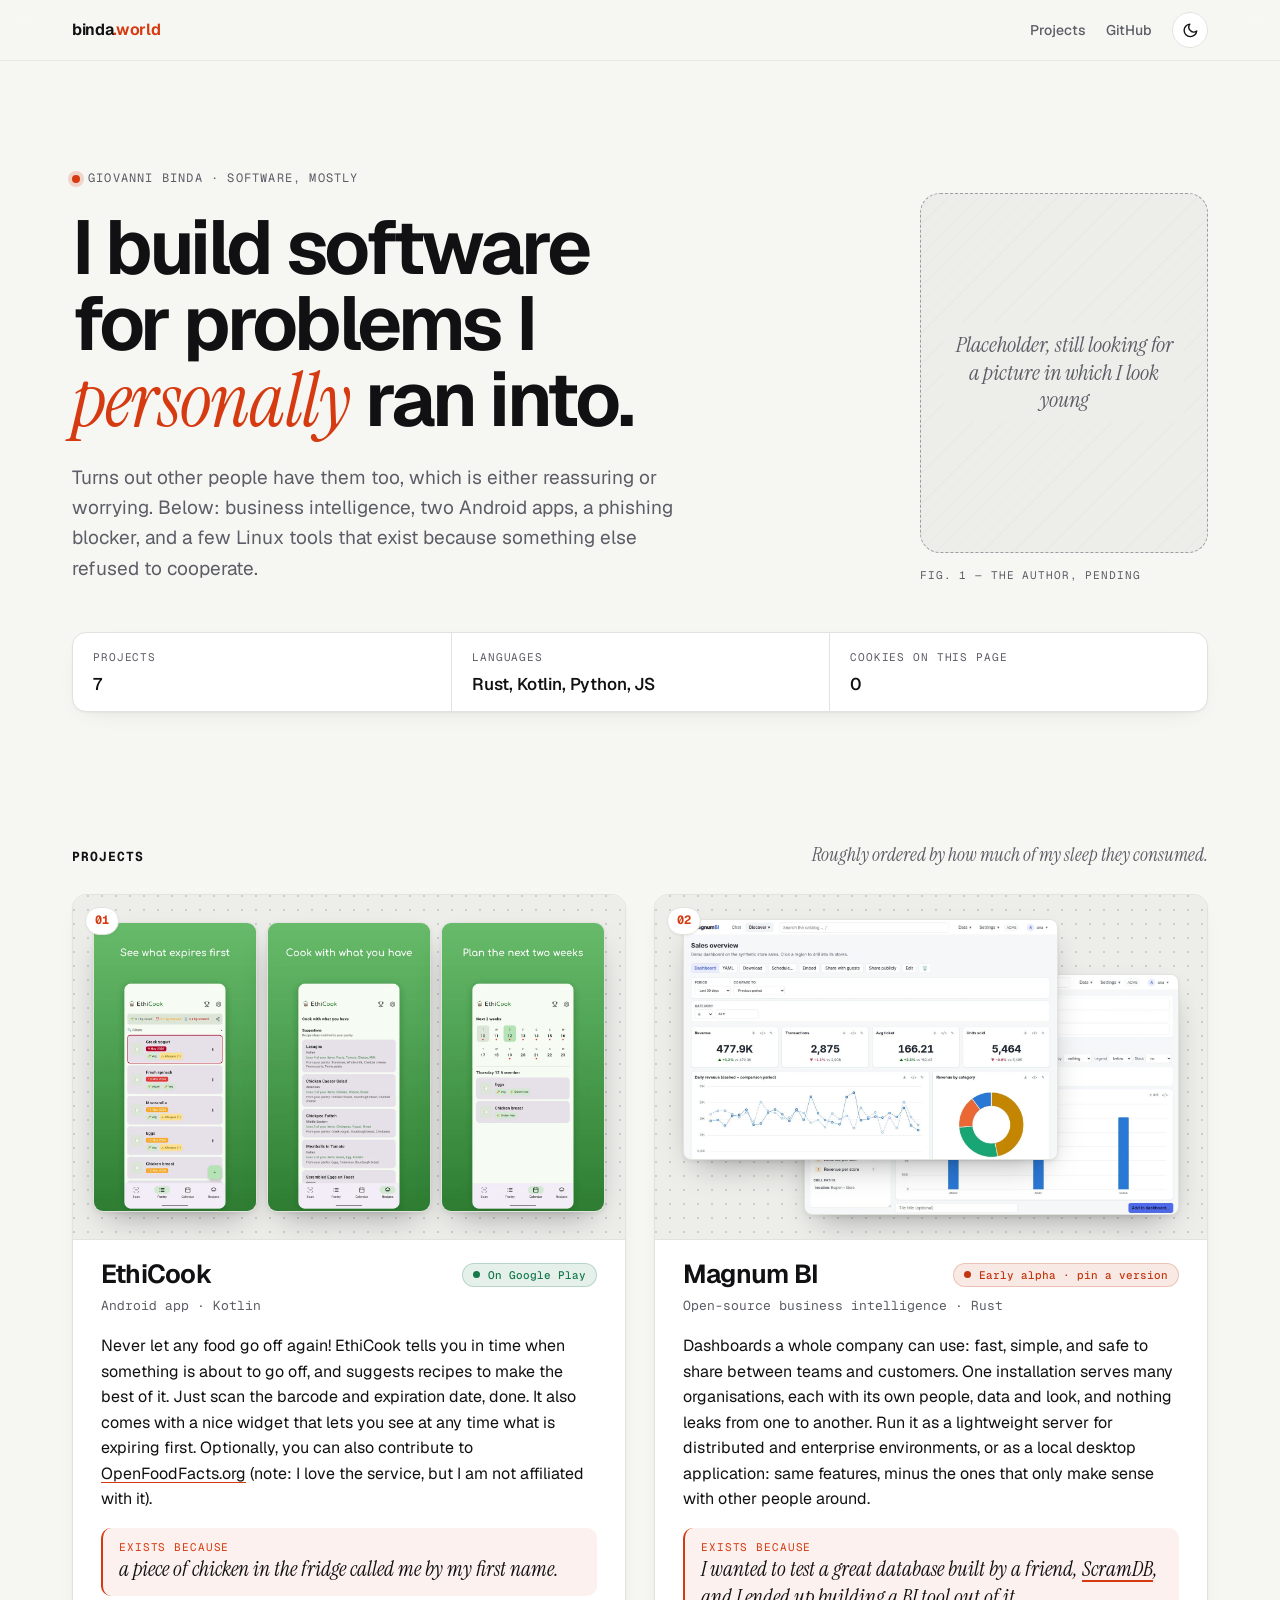
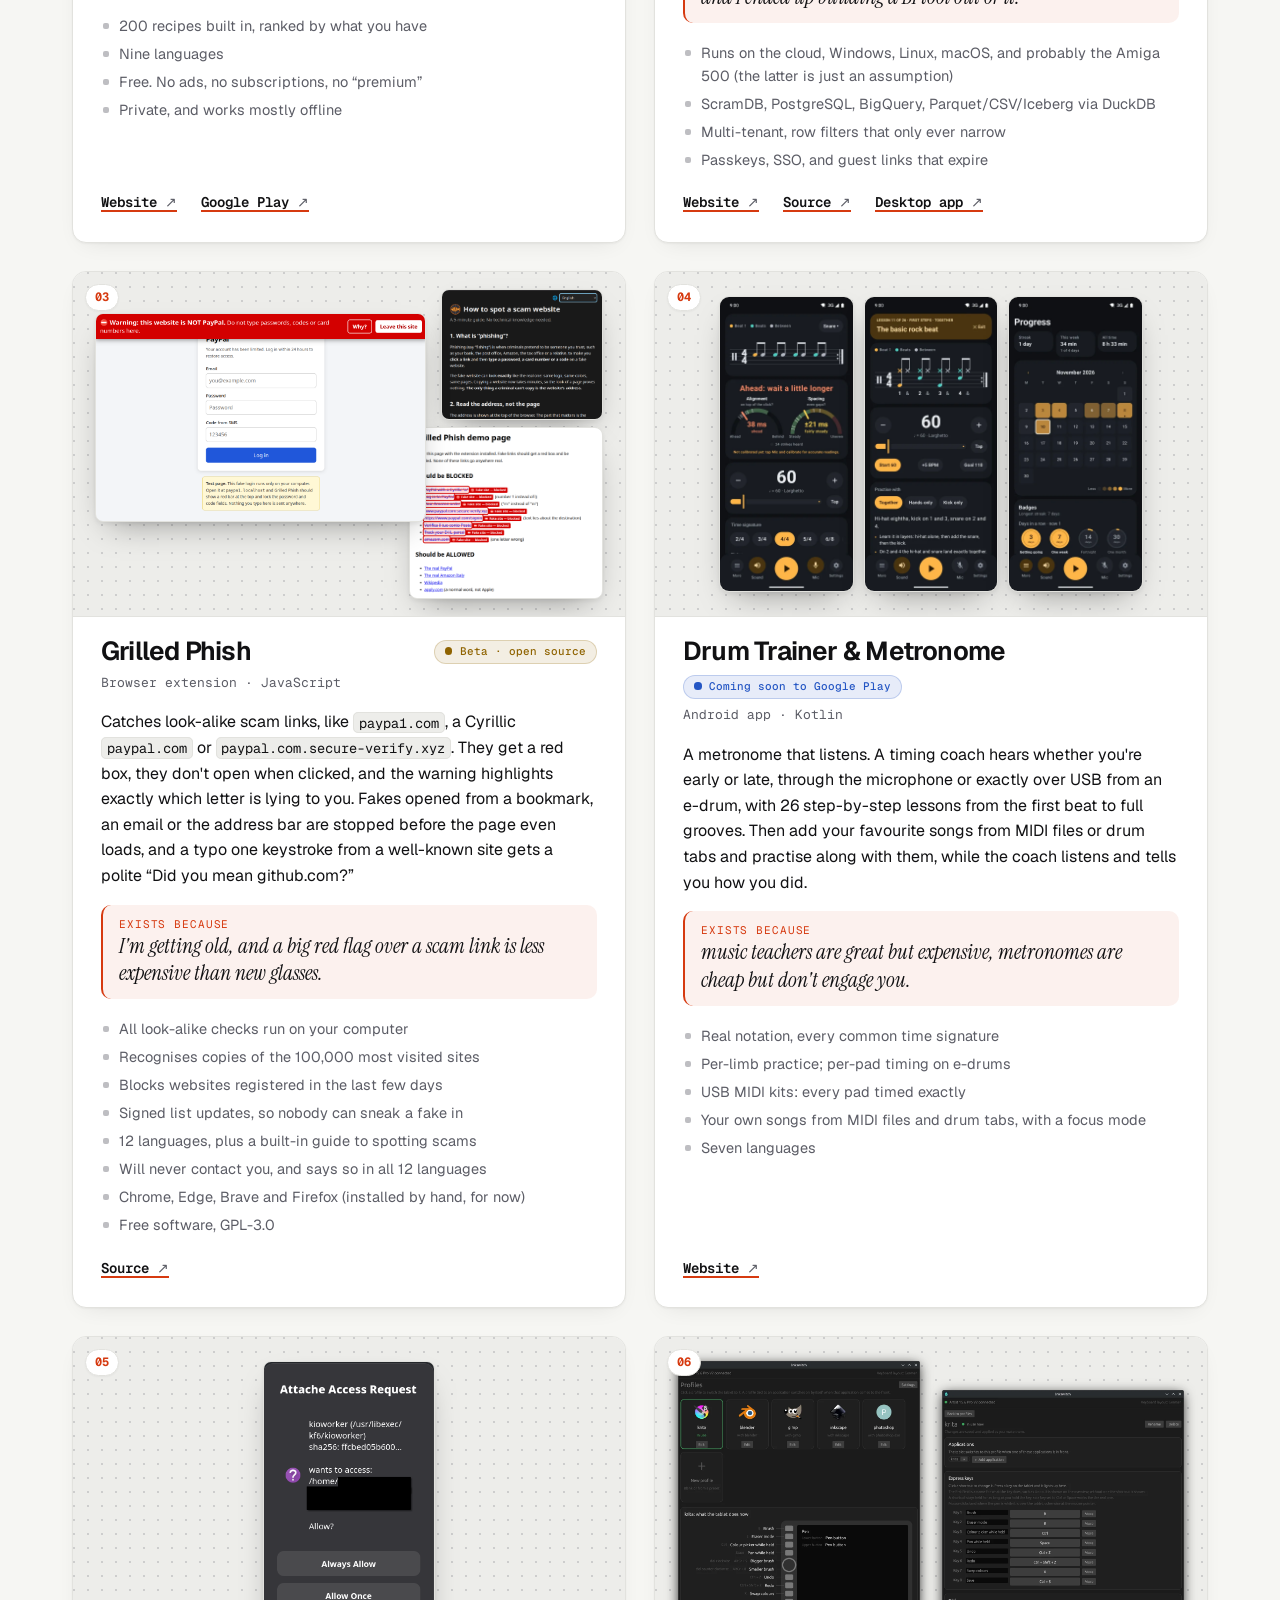
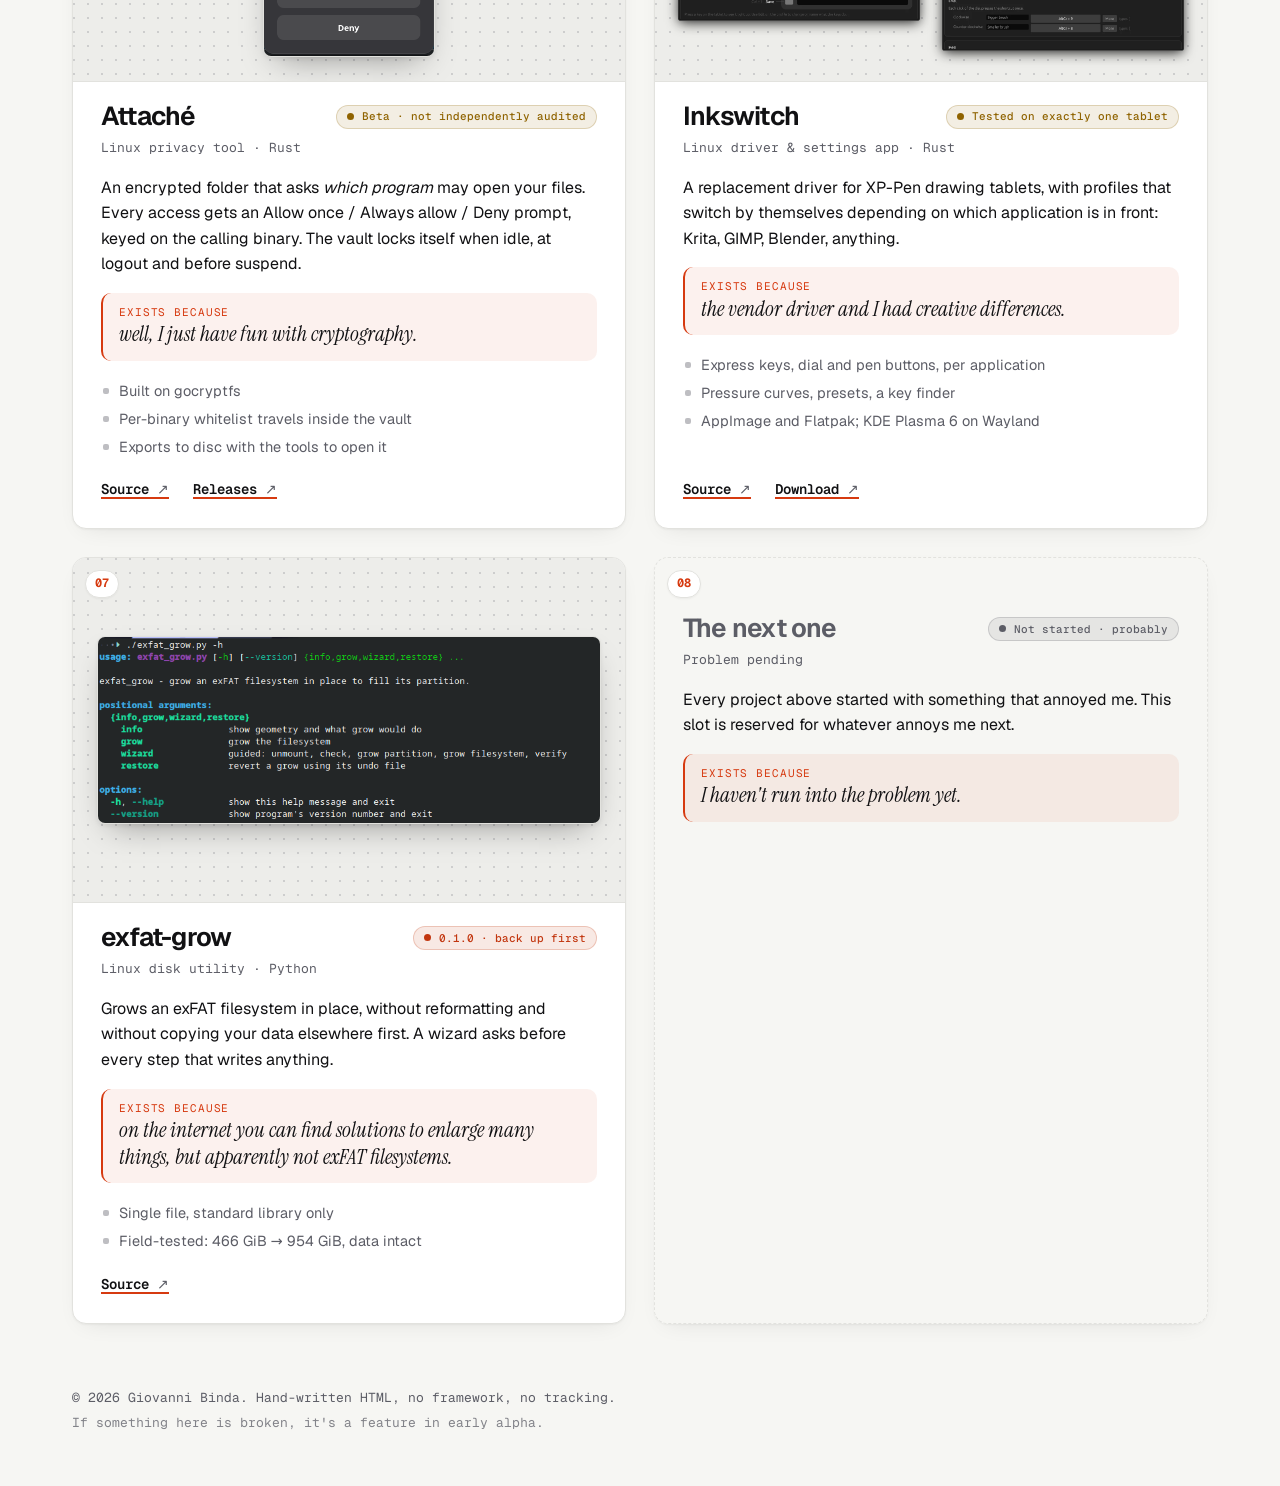
==== commit 9b3fcab4: "Remove the Personality stat" ====
--- a/index.html
+++ b/index.html
@@ -52,7 +52,6 @@
         <div><dt>Projects</dt><dd>7</dd></div>
         <div><dt>Languages</dt><dd>Rust, Kotlin, Python, JS</dd></div>
         <div><dt>Cookies on this page</dt><dd>0</dd></div>
-        <div><dt>Personality</dt><dd>Scheduled for a later release</dd></div>
       </dl>
     </section>
 
--- a/styles.css
+++ b/styles.css
@@ -164,7 +164,7 @@
 }
 
 .stats {
-  display: grid; grid-template-columns: repeat(4, minmax(0, 1fr));
+  display: grid; grid-template-columns: repeat(3, minmax(0, 1fr));
   margin: 3rem 0 0;
   background: var(--card); border: 1px solid var(--rule); border-radius: var(--radius);
   box-shadow: var(--shadow); overflow: hidden;
@@ -179,8 +179,7 @@
 
 @media (max-width: 720px) {
   .stats { grid-template-columns: 1fr 1fr; }
-  .stats div:nth-child(3) { border-left: 0; }
-  .stats div:nth-child(n+3) { border-top: 1px solid var(--rule); }
+  .stats div:nth-child(3) { grid-column: 1 / -1; border-left: 0; border-top: 1px solid var(--rule); }
 }
 
 .hero {
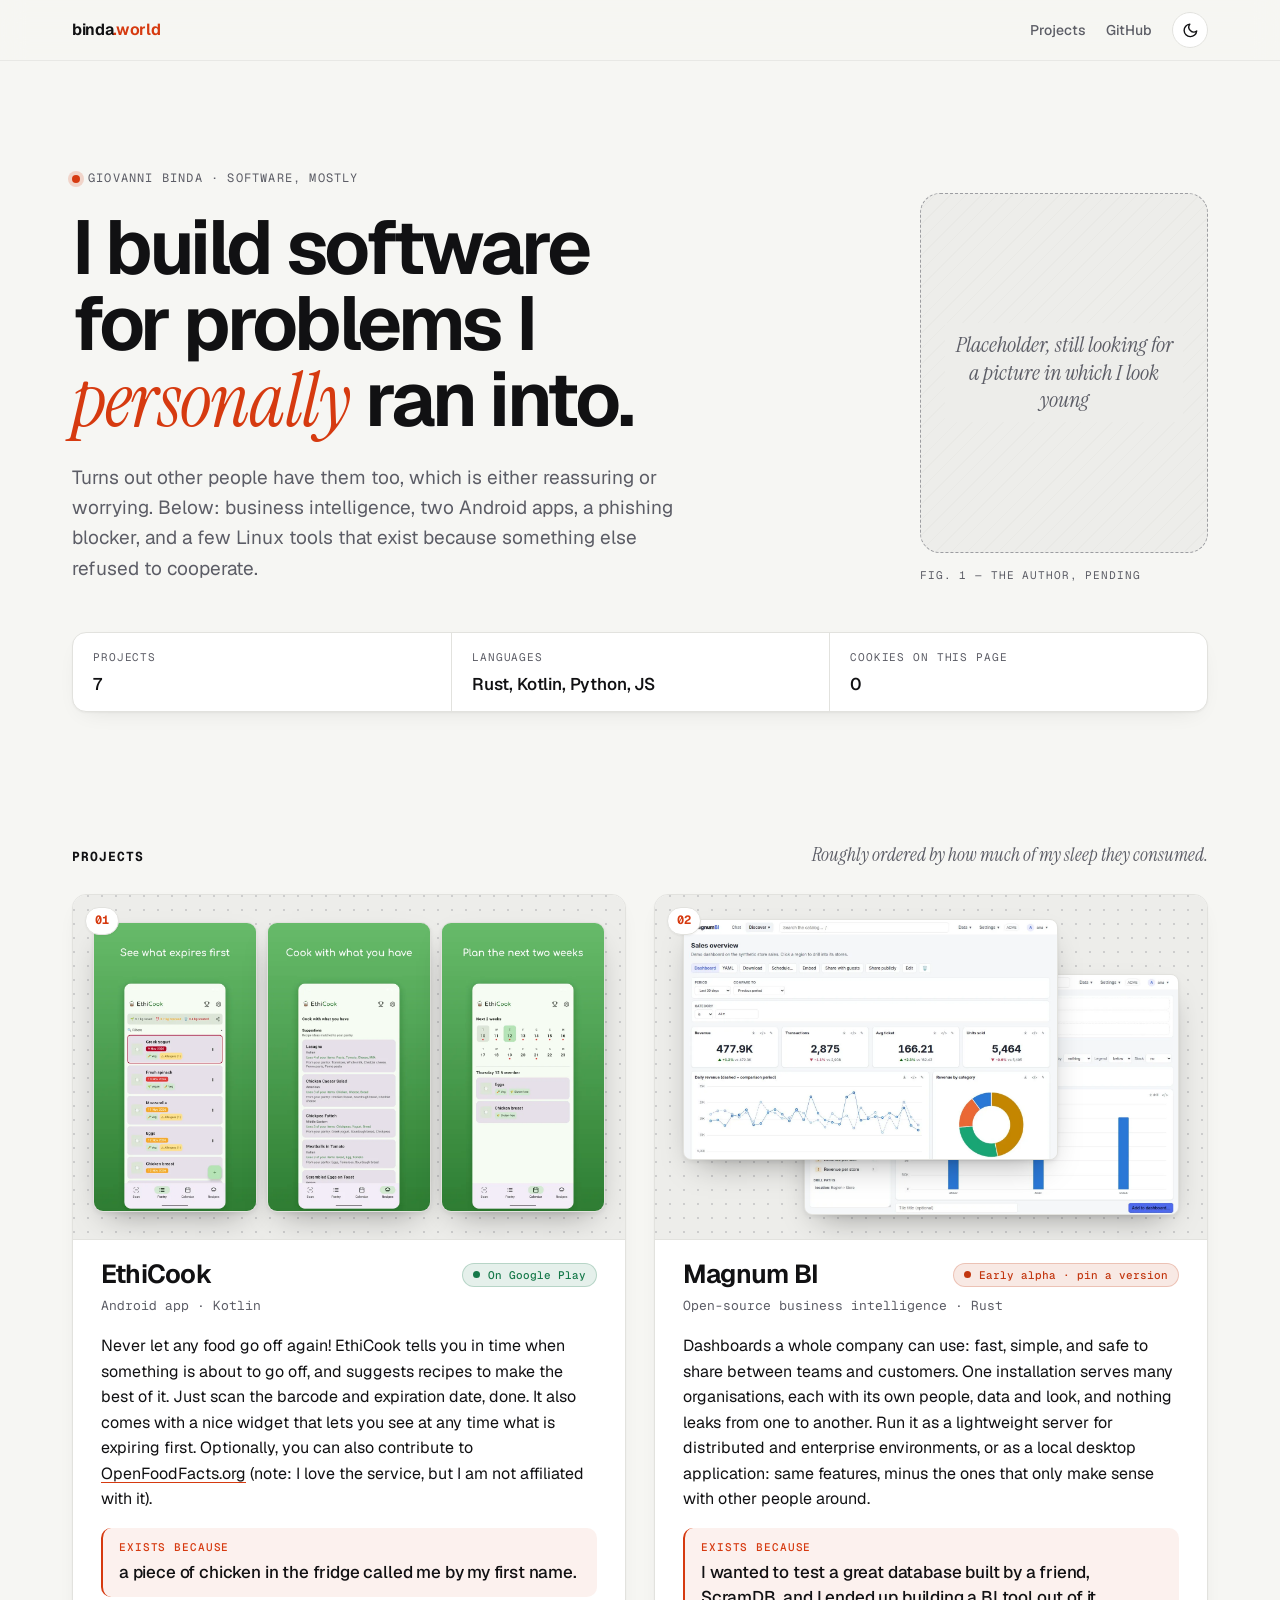
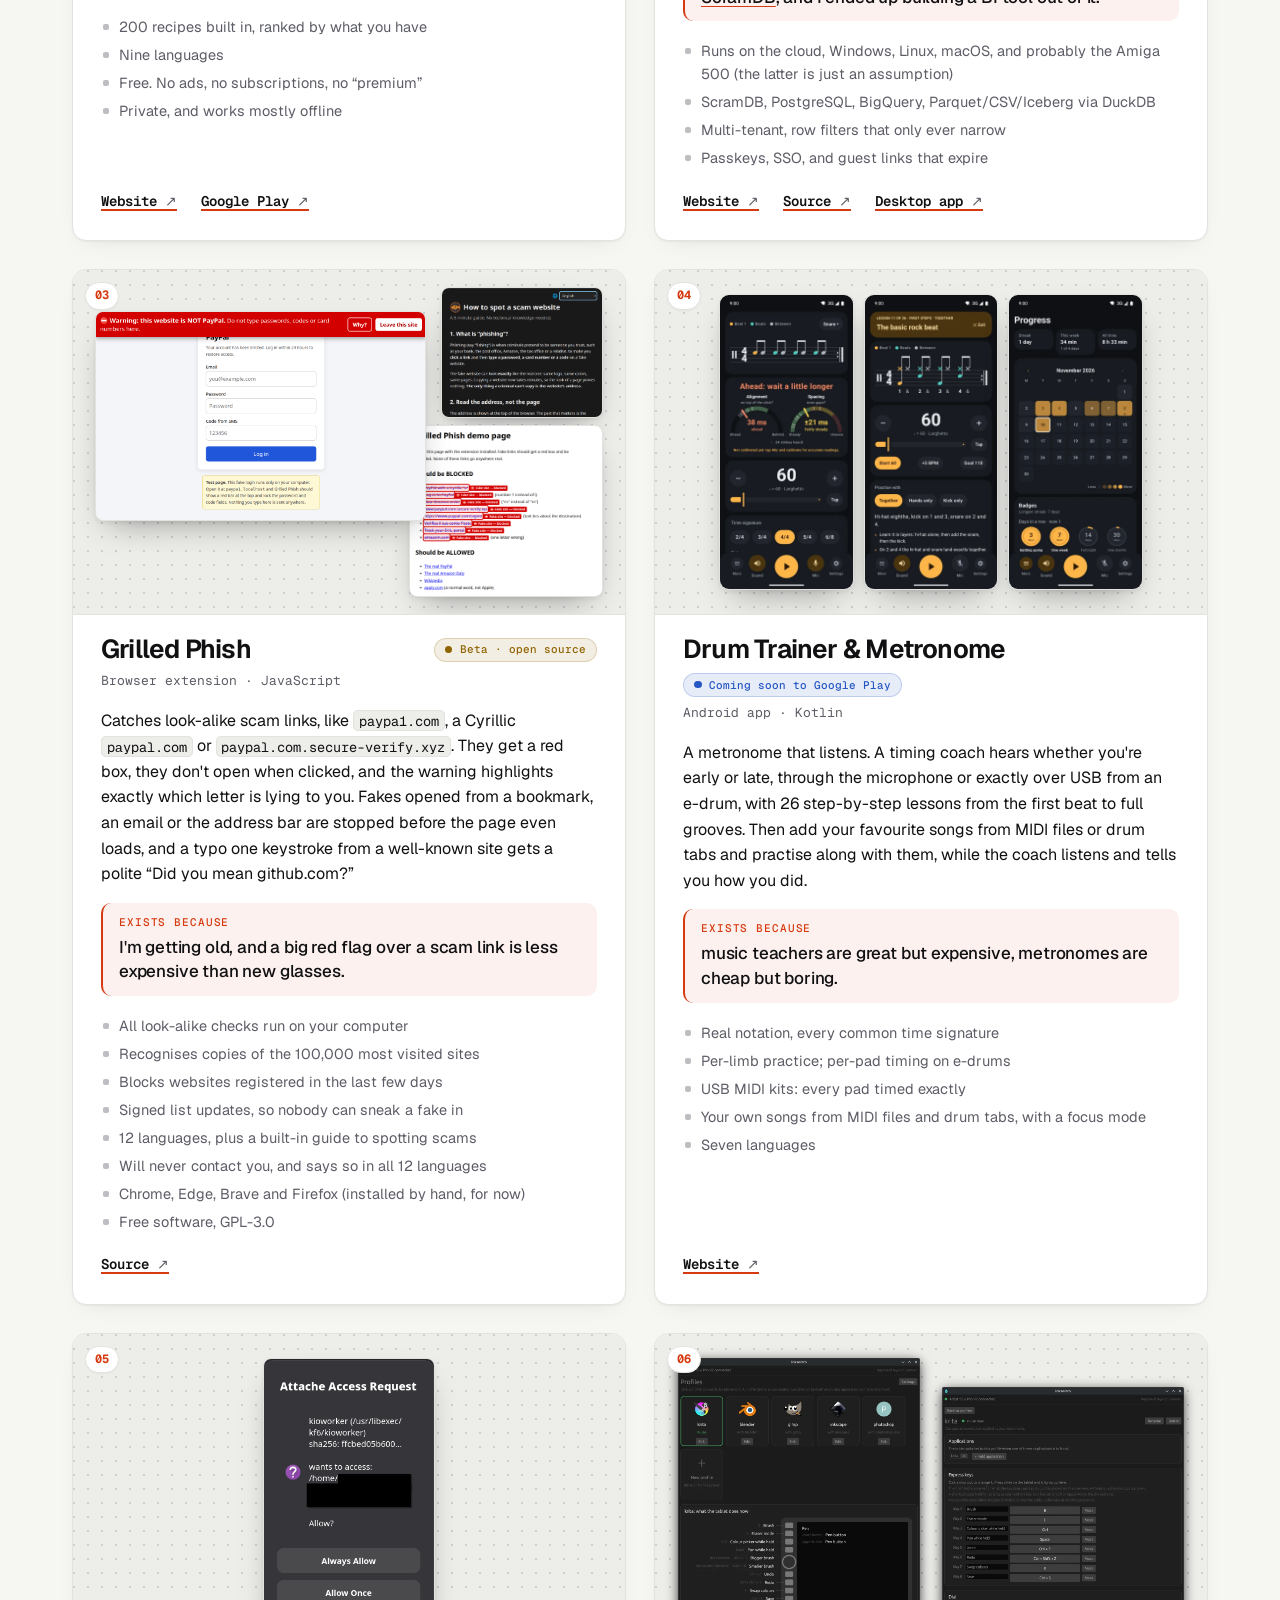
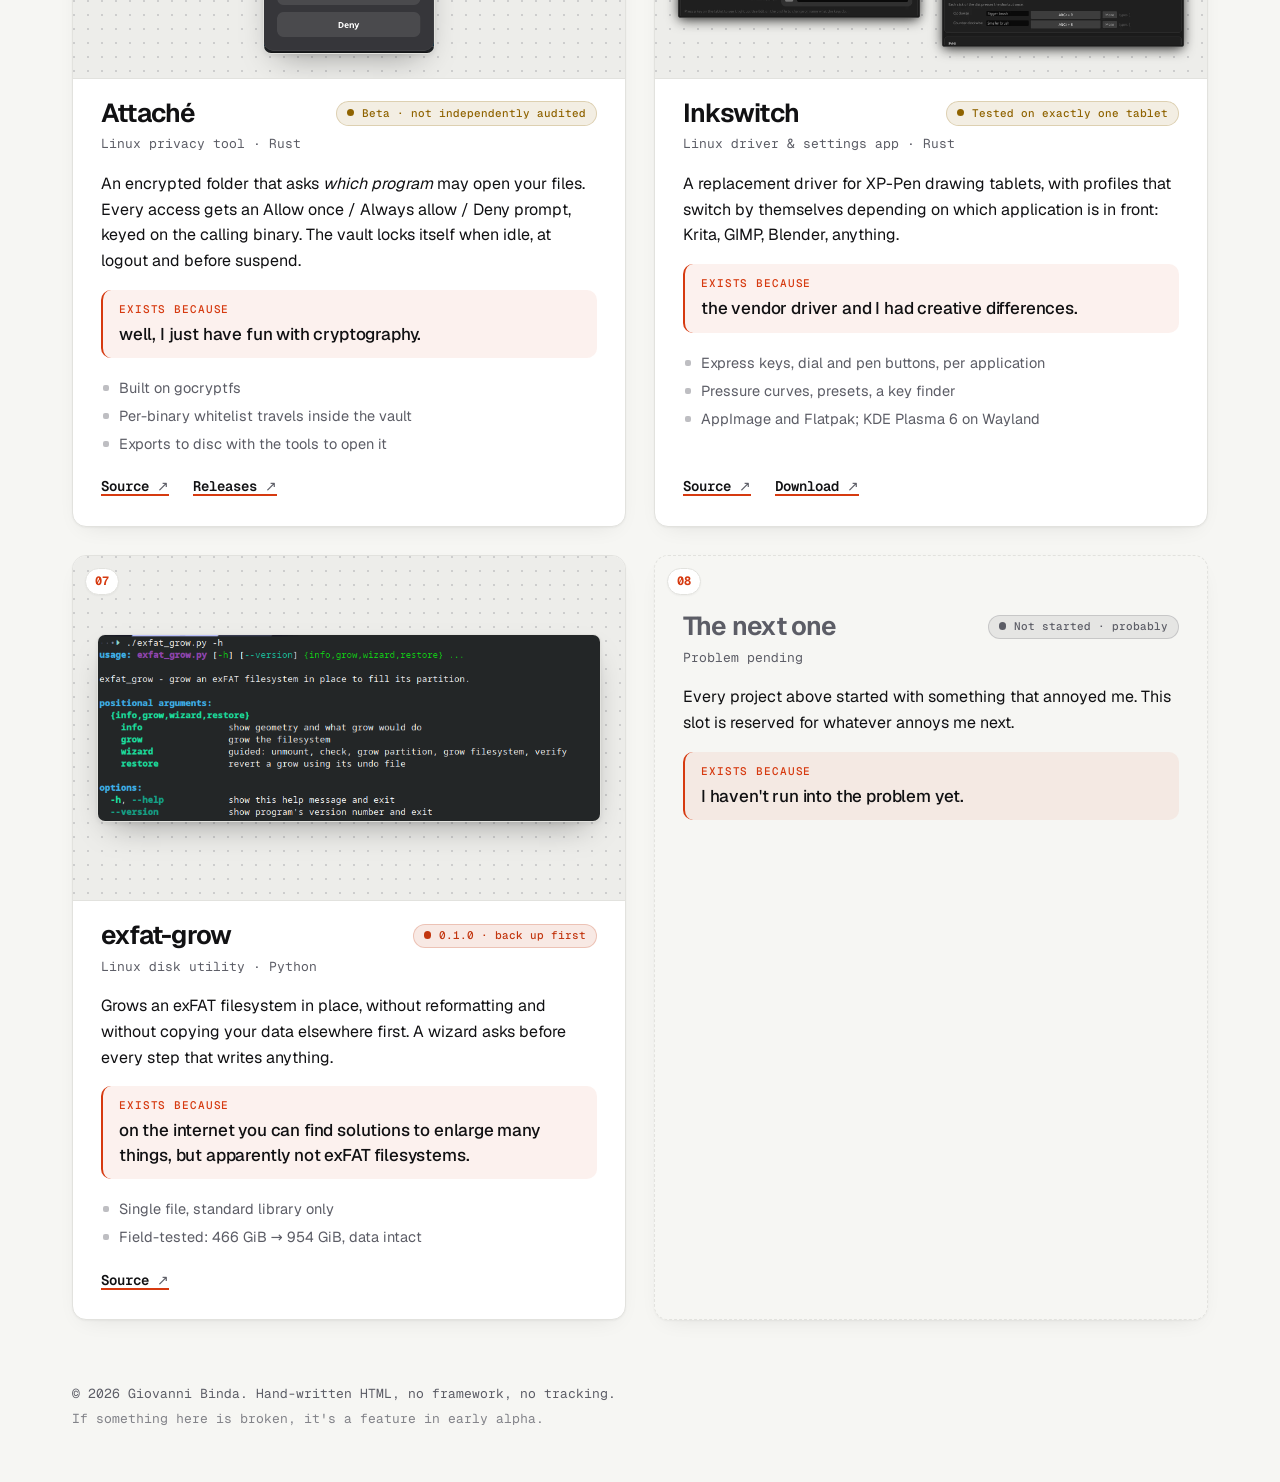
==== commit 3132e805: "Drum Trainer: shorter 'Exists because' line" ====
--- a/index.html
+++ b/index.html
@@ -174,7 +174,7 @@
               through the microphone or exactly over USB from an e-drum, with 26 step-by-step lessons
               from the first beat to full grooves. Then add your favourite songs from MIDI files or drum
               tabs and practise along with them, while the coach listens and tells you how you did.</p>
-            <p class="why"><span>Exists because</span> music teachers are great but expensive, metronomes are cheap but don't engage you.</p>
+            <p class="why"><span>Exists because</span> music teachers are great but expensive, metronomes are cheap but boring.</p>
             <ul class="facts">
               <li>Real notation, every common time signature</li>
               <li>Per-limb practice; per-pad timing on e-drums</li>
--- a/styles.css
+++ b/styles.css
@@ -302,7 +302,8 @@
 
 .why {
   margin: 1rem 0 0;
-  font-family: var(--serif); font-style: italic; font-size: 1.3125rem; line-height: 1.3;
+  font-family: var(--sans); font-size: 1.0625rem; font-weight: 500; line-height: 1.45;
+  letter-spacing: -.01em; color: var(--ink);
   padding: .75rem 1rem; border-radius: 10px;
   background: color-mix(in srgb, var(--accent) 7%, transparent);
   border-left: 2px solid var(--accent);
@@ -310,7 +311,7 @@
 .why span {
   font-family: var(--mono); font-style: normal; font-size: .6875rem;
   text-transform: uppercase; letter-spacing: .08em; color: var(--accent);
-  display: block; margin-bottom: .125rem;
+  display: block; margin-bottom: .25rem; font-weight: 500;
 }
 
 .facts {
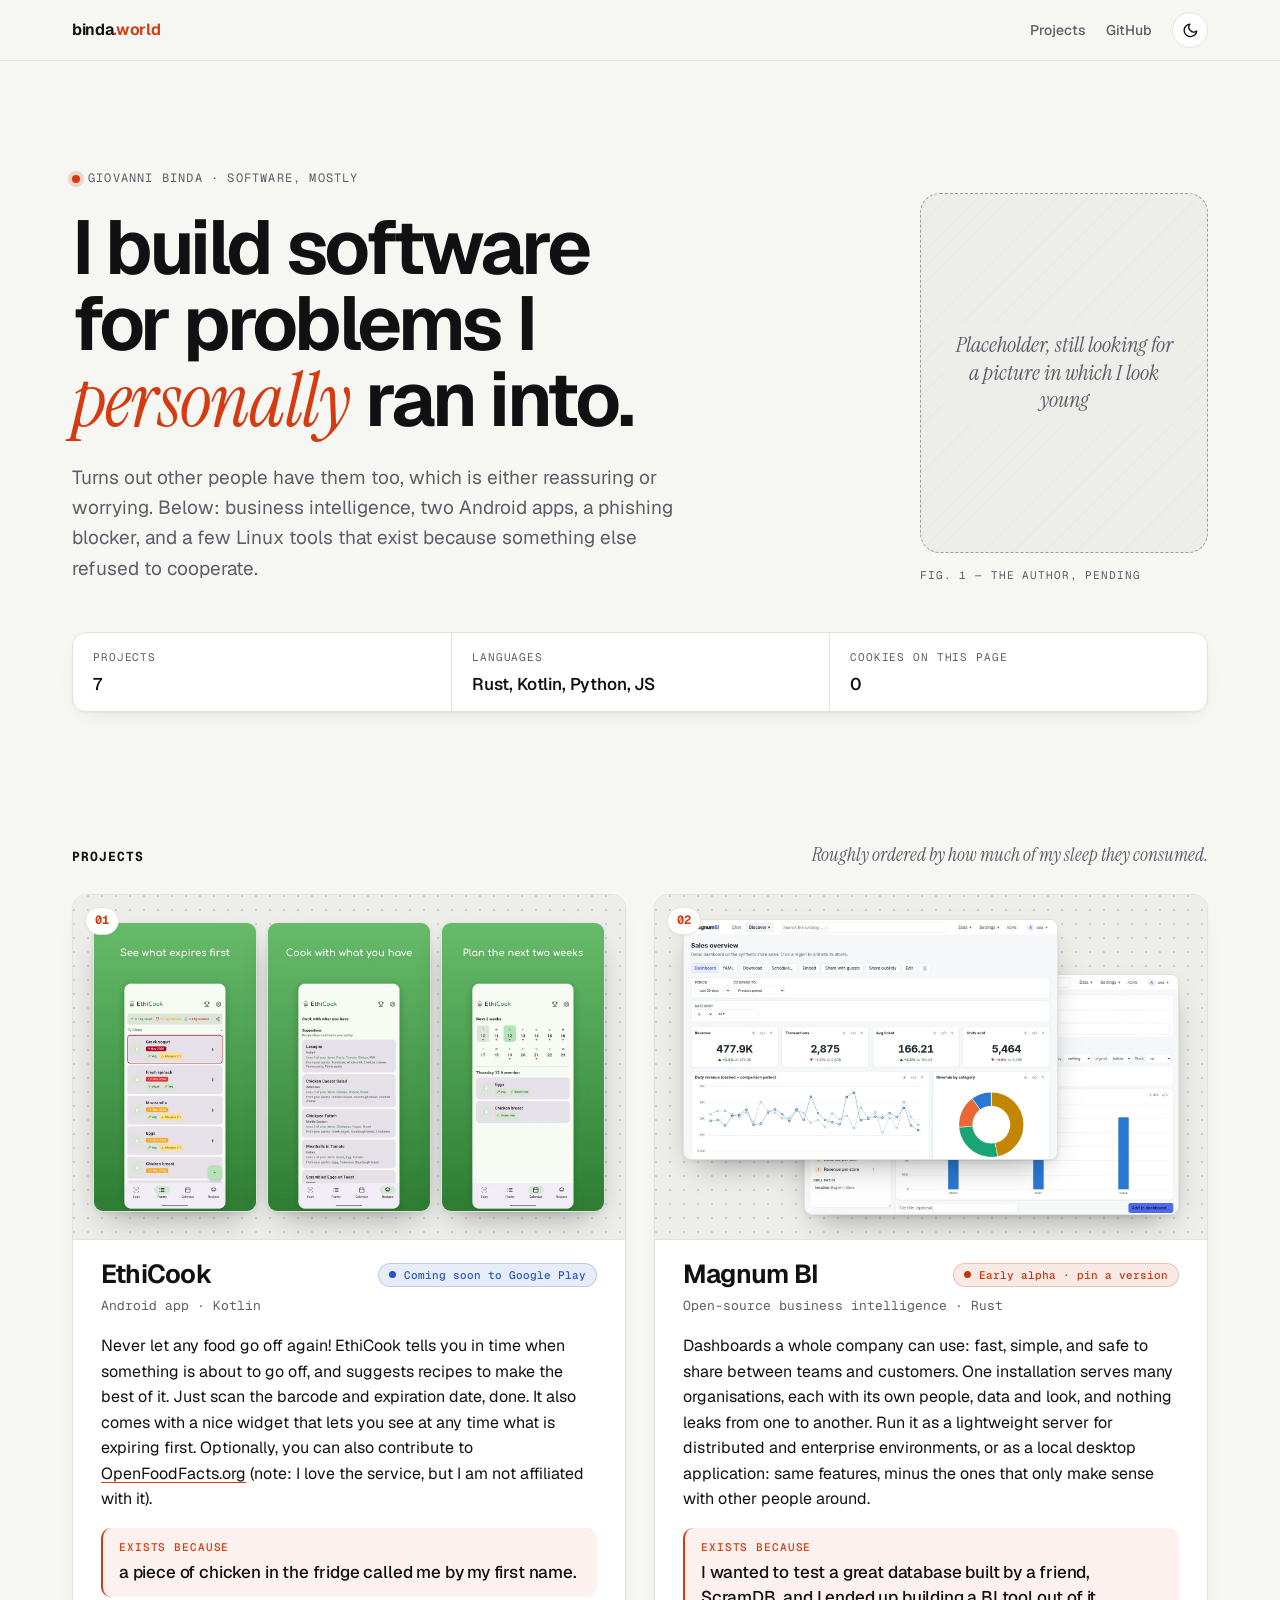
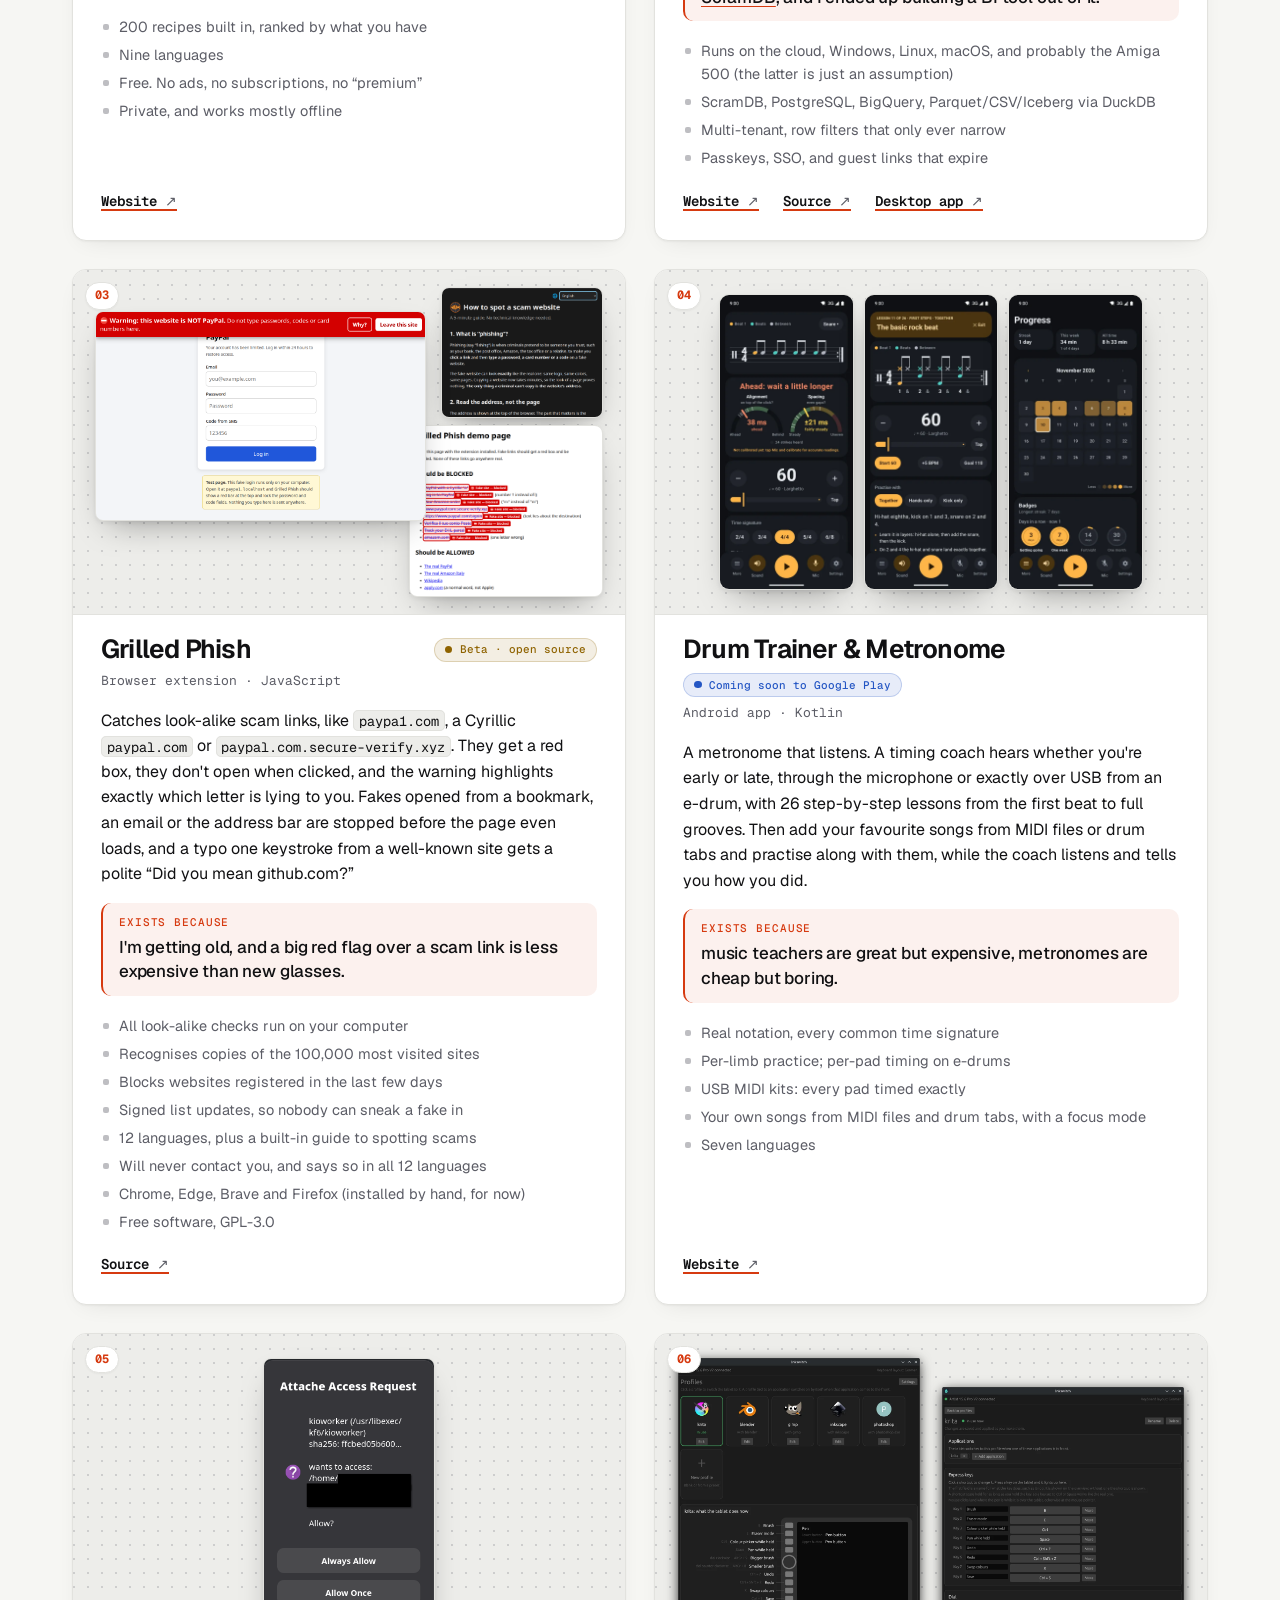
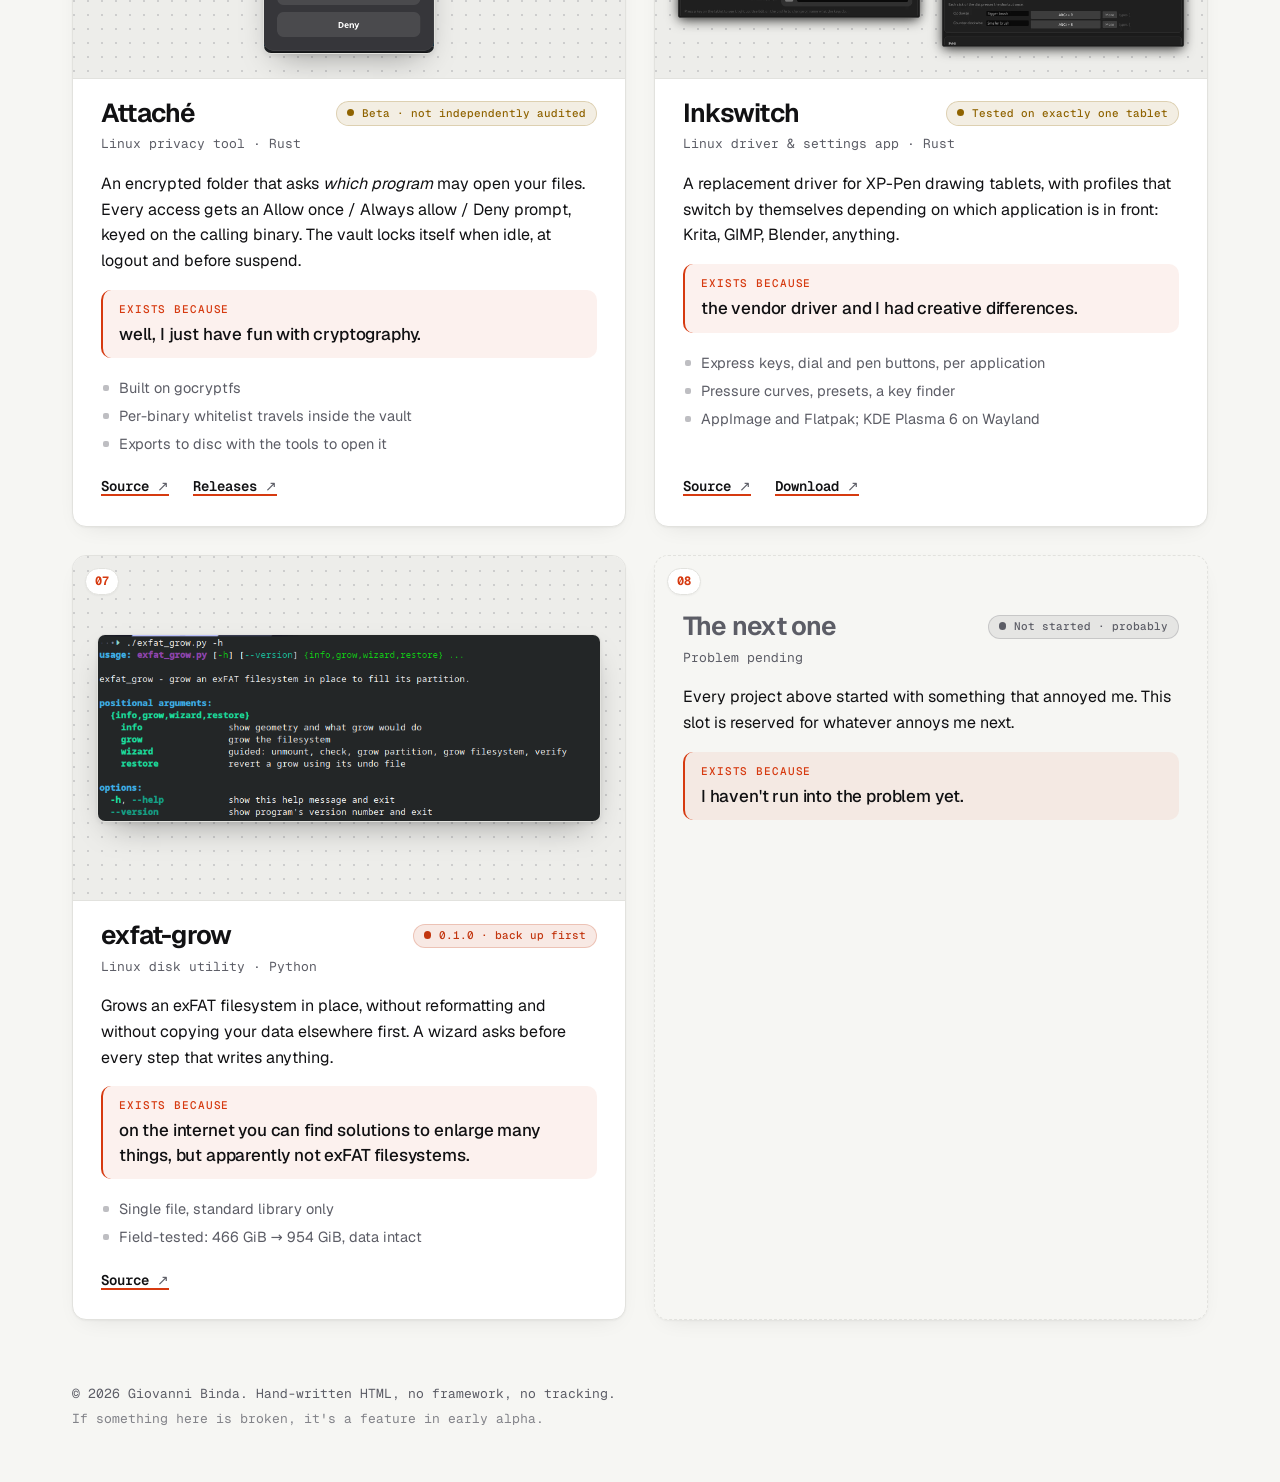
==== commit 9375f709: "EthiCook: coming soon to Google Play" ====
--- a/index.html
+++ b/index.html
@@ -68,7 +68,7 @@
           <div class="body">
             <div class="title-row">
               <h3>EthiCook</h3>
-              <span class="status status--live">On Google Play</span>
+              <span class="status status--soon">Coming soon to Google Play</span>
             </div>
             <p class="kind">Android app · Kotlin</p>
             <p class="desc">Never let any food go off again! EthiCook tells you in time when something is
@@ -90,7 +90,6 @@
             </div>
             <p class="links">
               <a href="https://ethicook.app/">Website</a>
-              <a href="https://play.google.com/store/apps/details?id=com.ethicook.app">Google Play</a>
             </p>
           </div>
         </li>
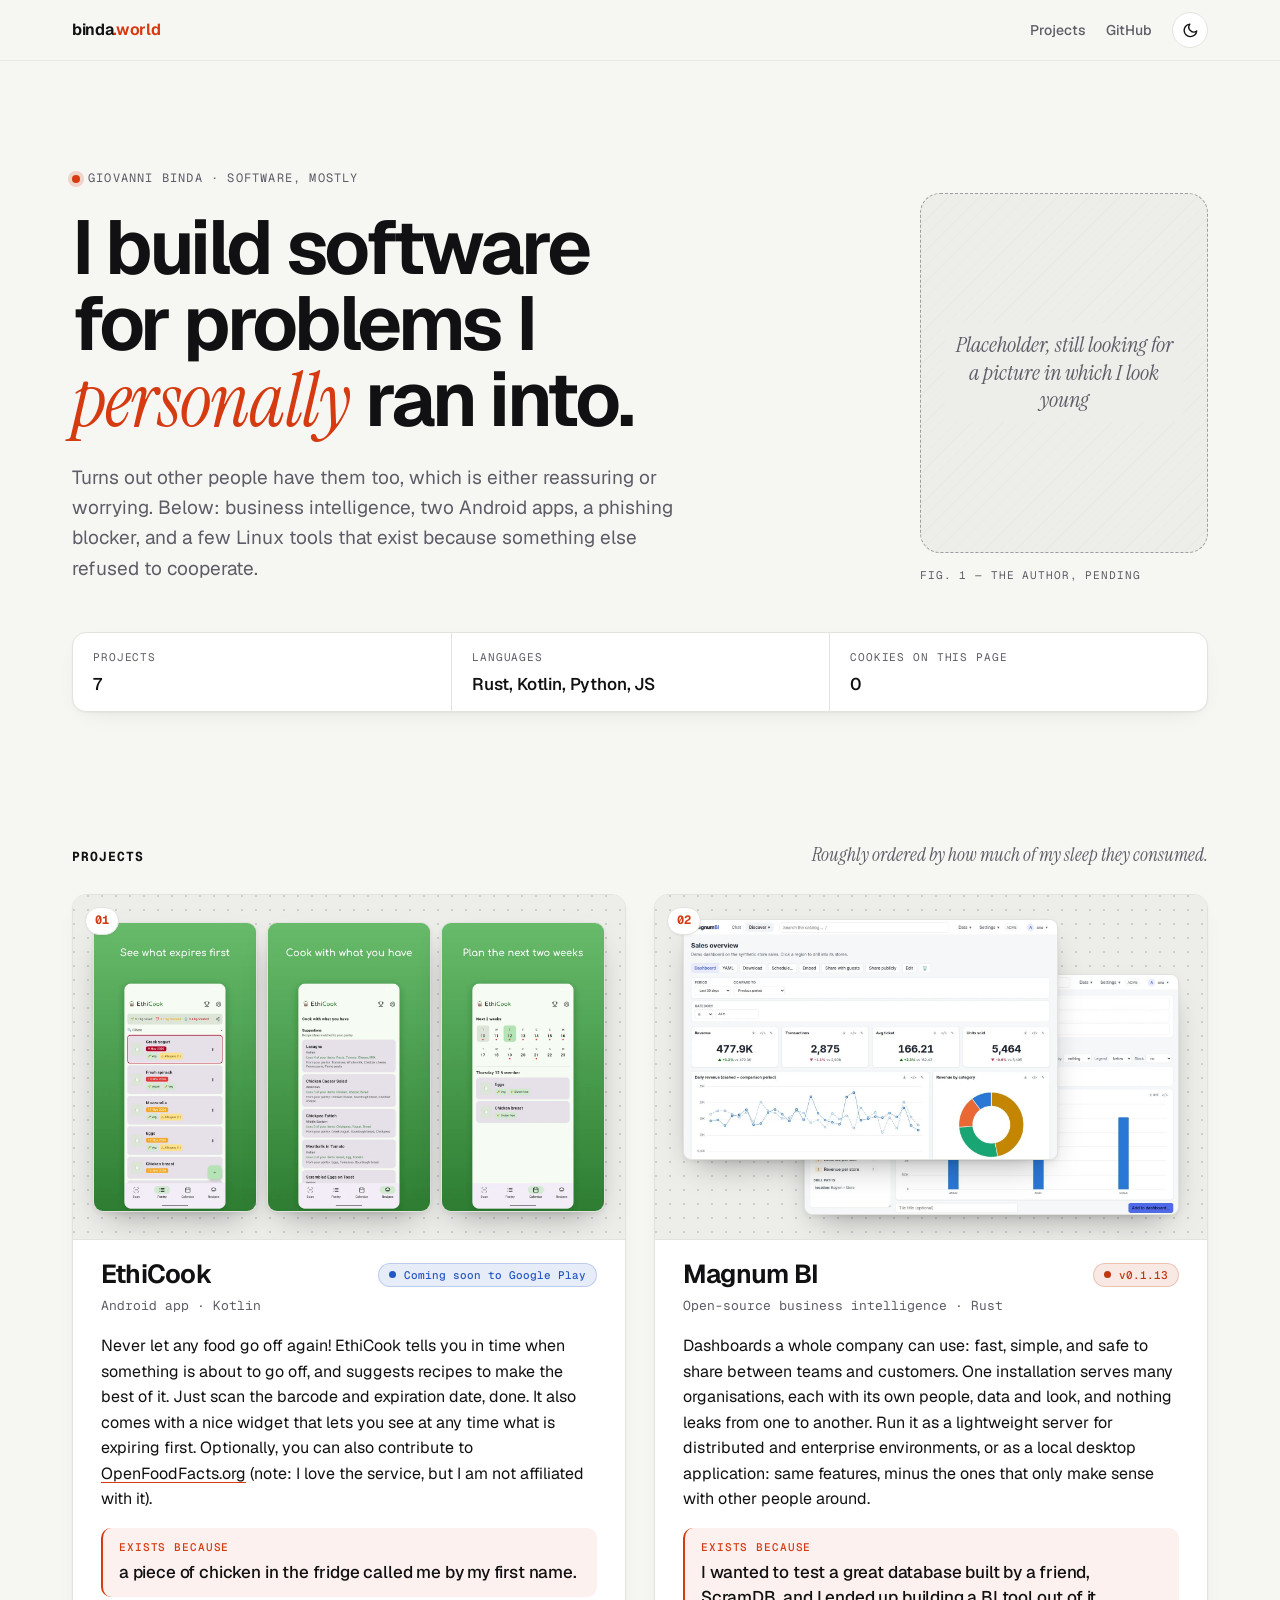
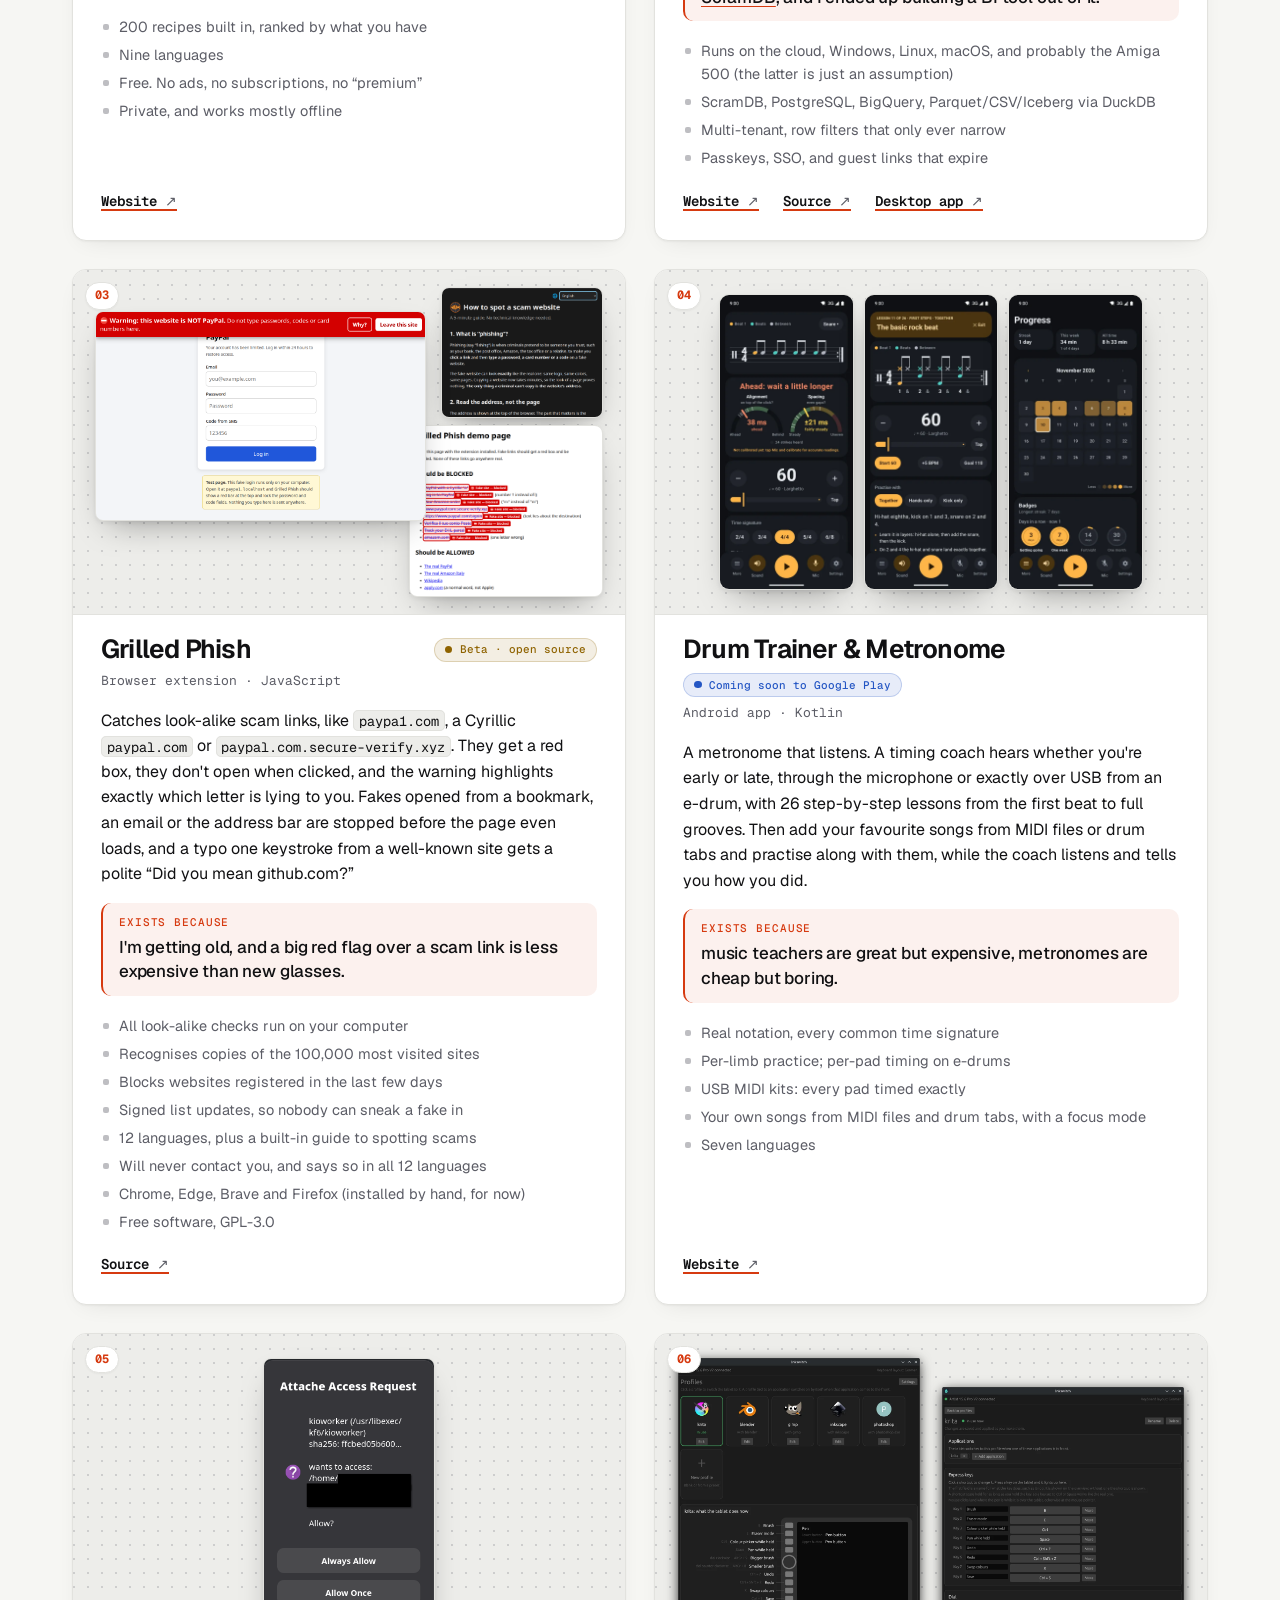
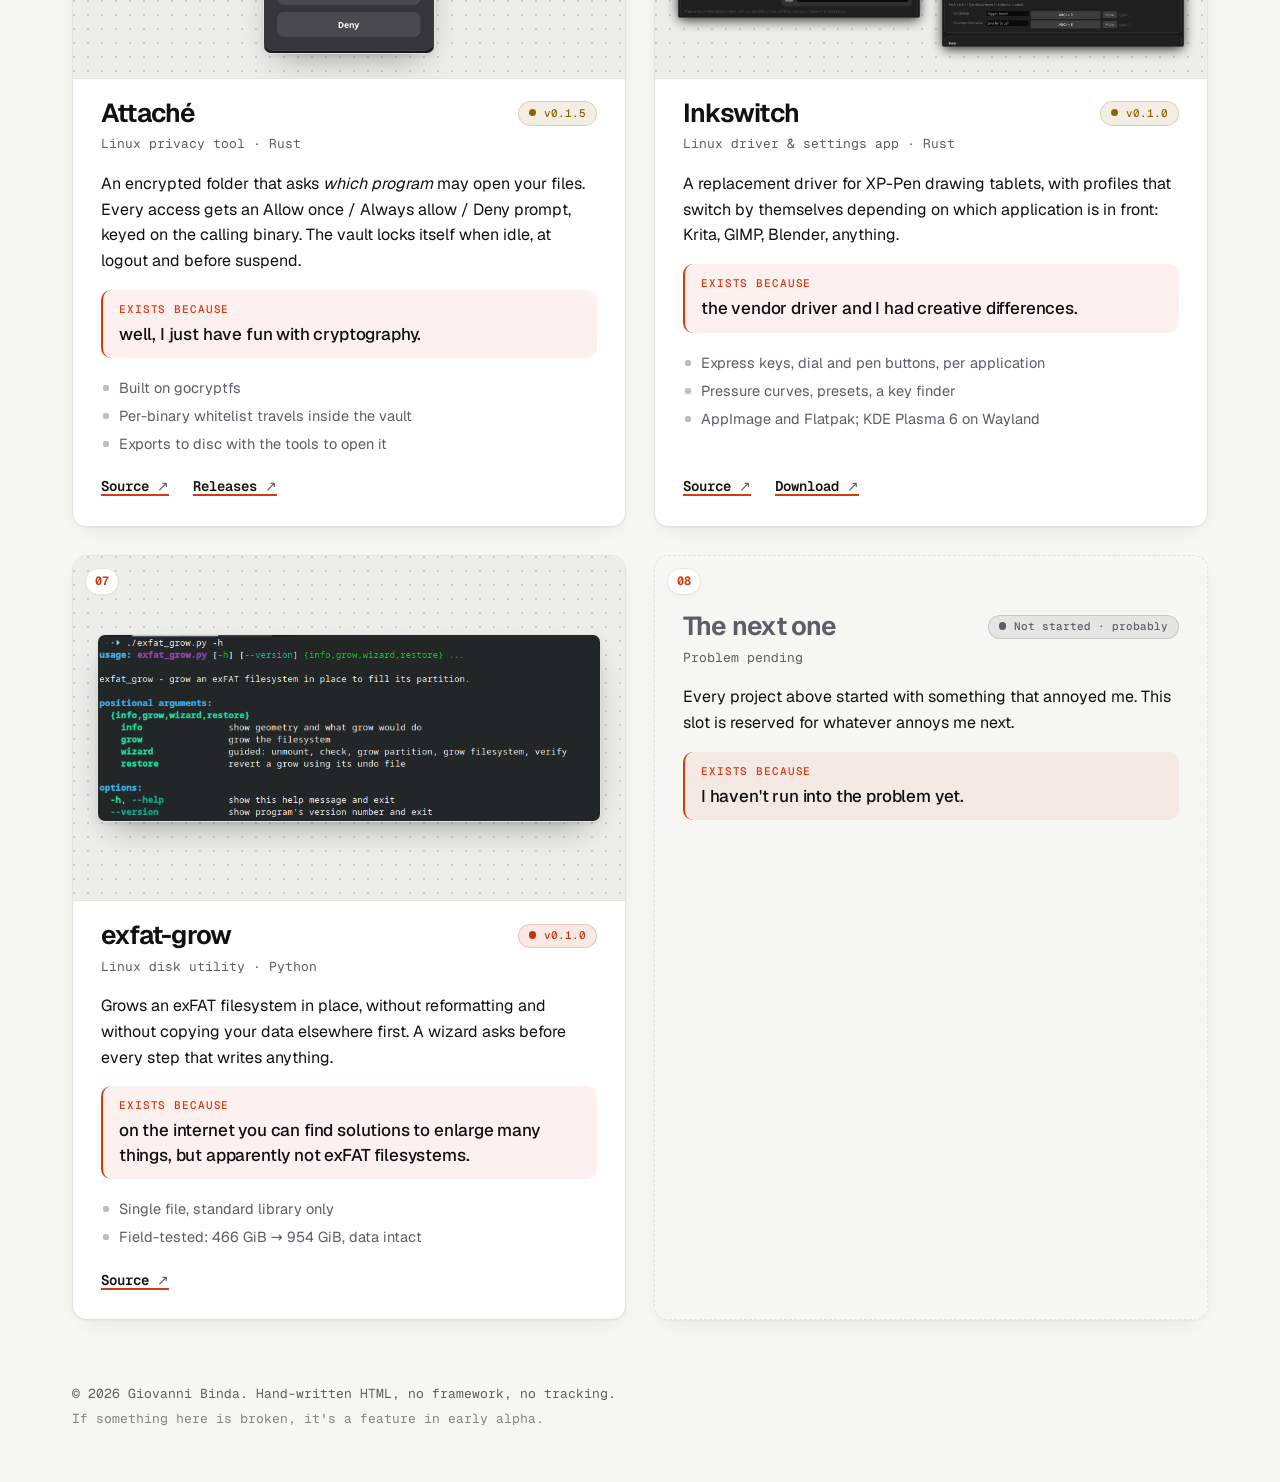
==== commit a278cc83: "Show just the version for Magnum BI, Attaché, Inkswitch, exfat-grow" ====
--- a/index.html
+++ b/index.html
@@ -99,7 +99,7 @@
           <div class="body">
             <div class="title-row">
               <h3>Magnum BI</h3>
-              <span class="status status--alpha">Early alpha · pin a version</span>
+              <span class="status status--alpha">v0.1.13</span>
             </div>
             <p class="kind">Open-source business intelligence · Rust</p>
             <p class="desc">Dashboards a whole company can use: fast, simple, and safe to share between
@@ -197,7 +197,7 @@
           <div class="body">
             <div class="title-row">
               <h3>Attaché</h3>
-              <span class="status status--beta">Beta · not independently audited</span>
+              <span class="status status--beta">v0.1.5</span>
             </div>
             <p class="kind">Linux privacy tool · Rust</p>
             <p class="desc">An encrypted folder that asks <em>which program</em> may open your files.
@@ -224,7 +224,7 @@
           <div class="body">
             <div class="title-row">
               <h3>Inkswitch</h3>
-              <span class="status status--beta">Tested on exactly one tablet</span>
+              <span class="status status--beta">v0.1.0</span>
             </div>
             <p class="kind">Linux driver &amp; settings app · Rust</p>
             <p class="desc">A replacement driver for XP-Pen drawing tablets, with profiles that switch by
@@ -251,7 +251,7 @@
           <div class="body">
             <div class="title-row">
               <h3>exfat-grow</h3>
-              <span class="status status--alpha">0.1.0 · back up first</span>
+              <span class="status status--alpha">v0.1.0</span>
             </div>
             <p class="kind">Linux disk utility · Python</p>
             <p class="desc">Grows an exFAT filesystem in place, without reformatting and without copying
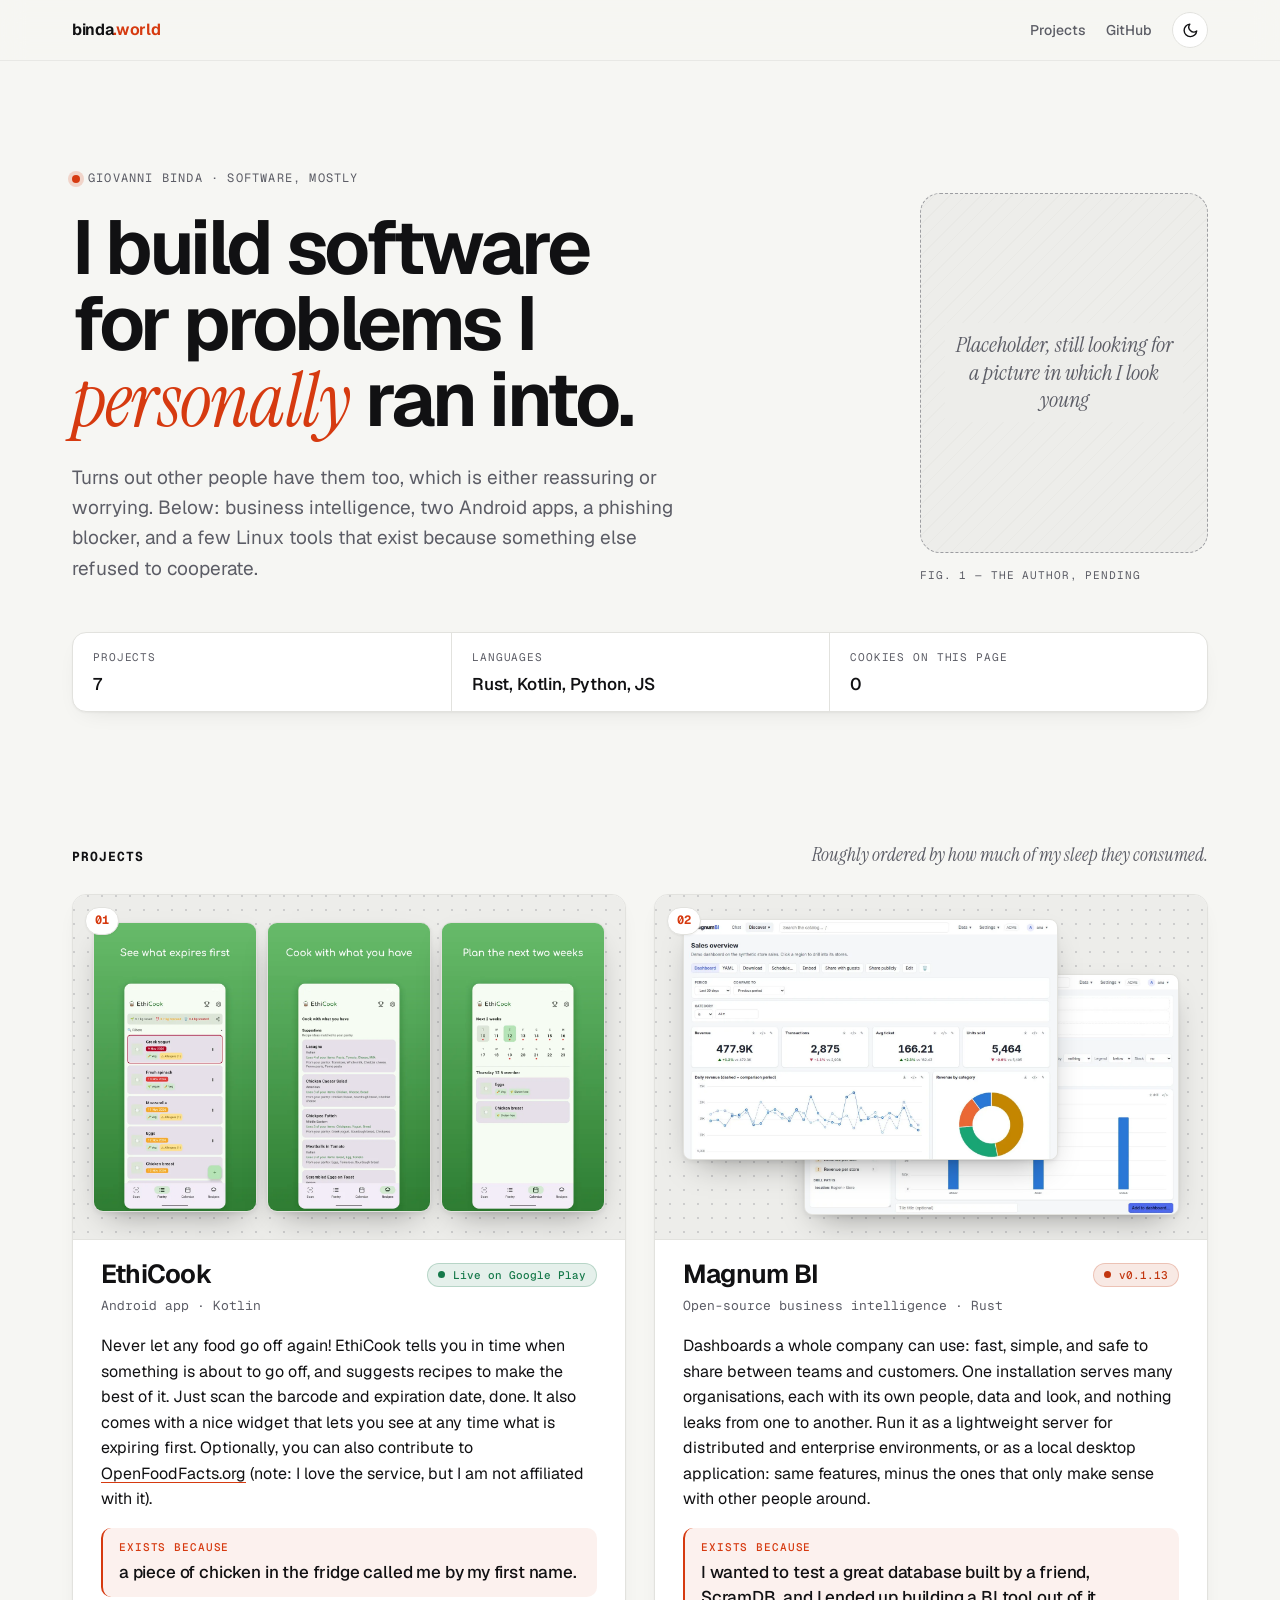
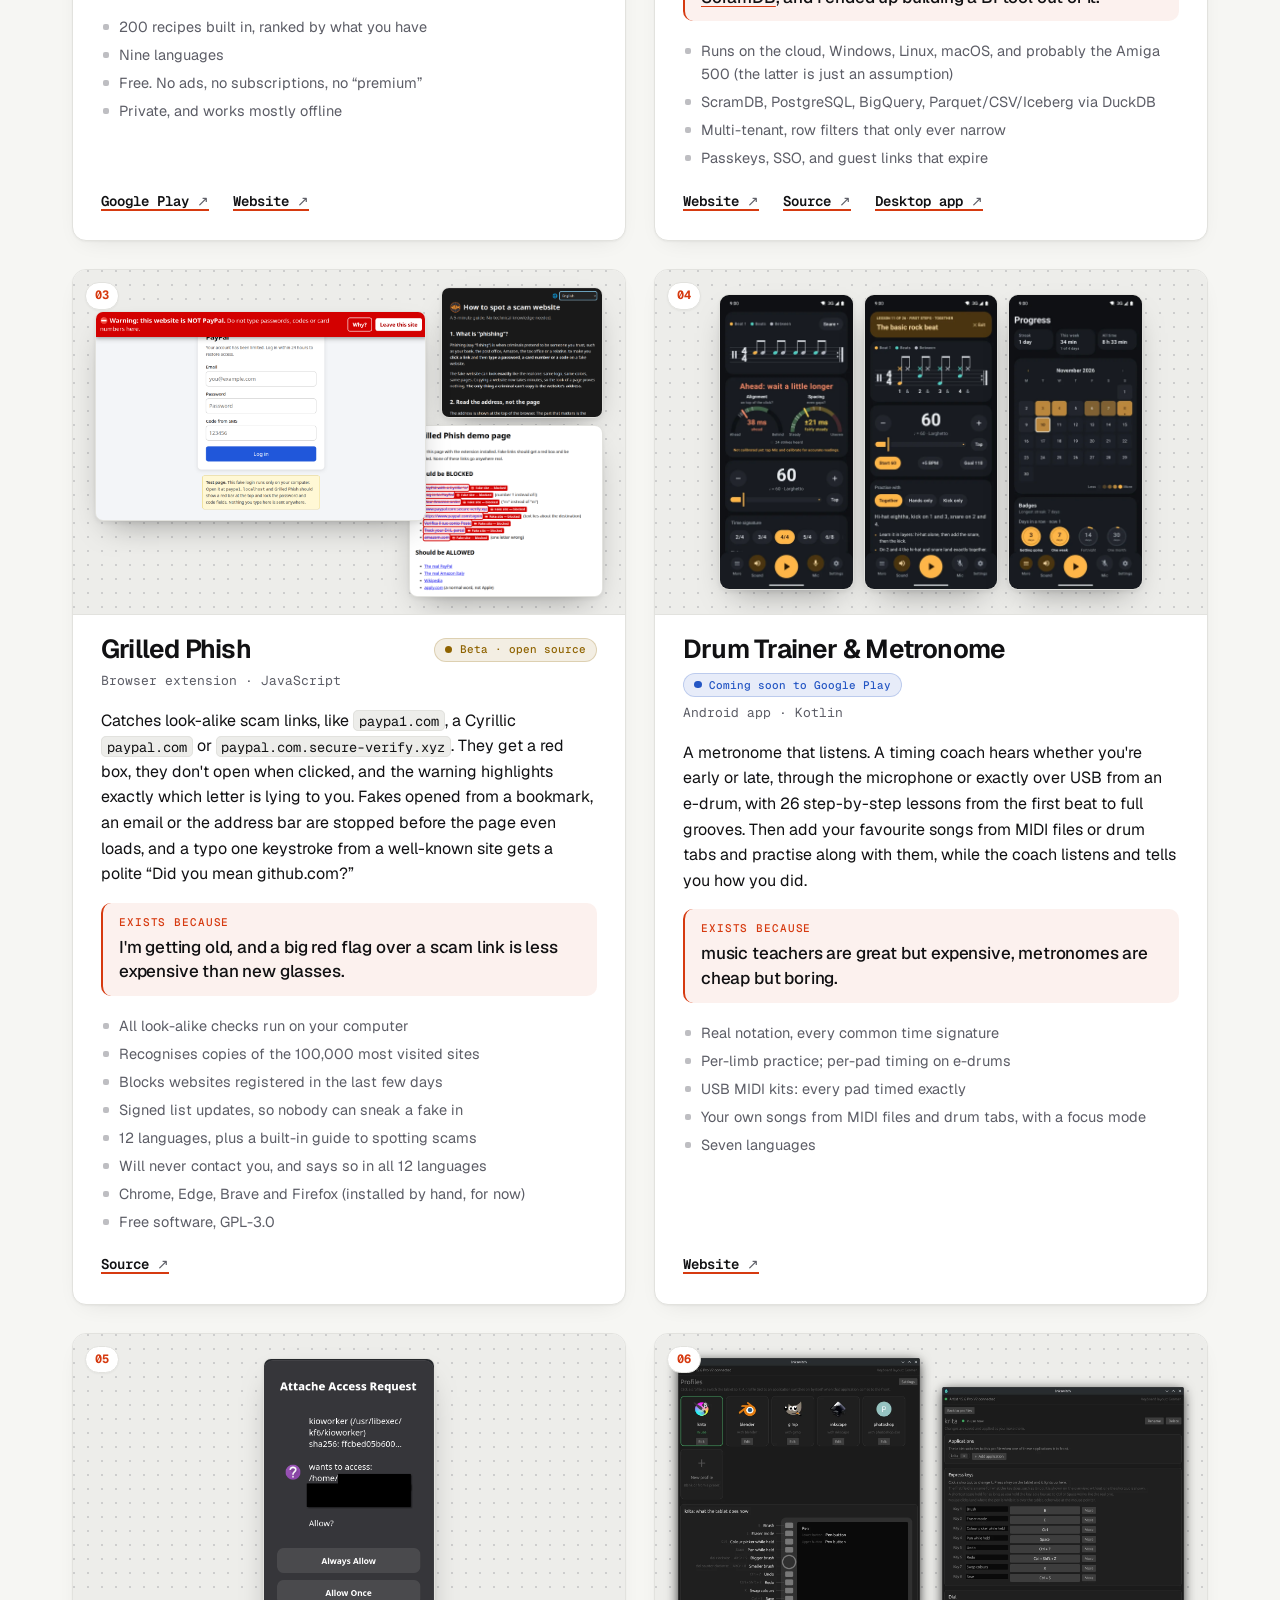
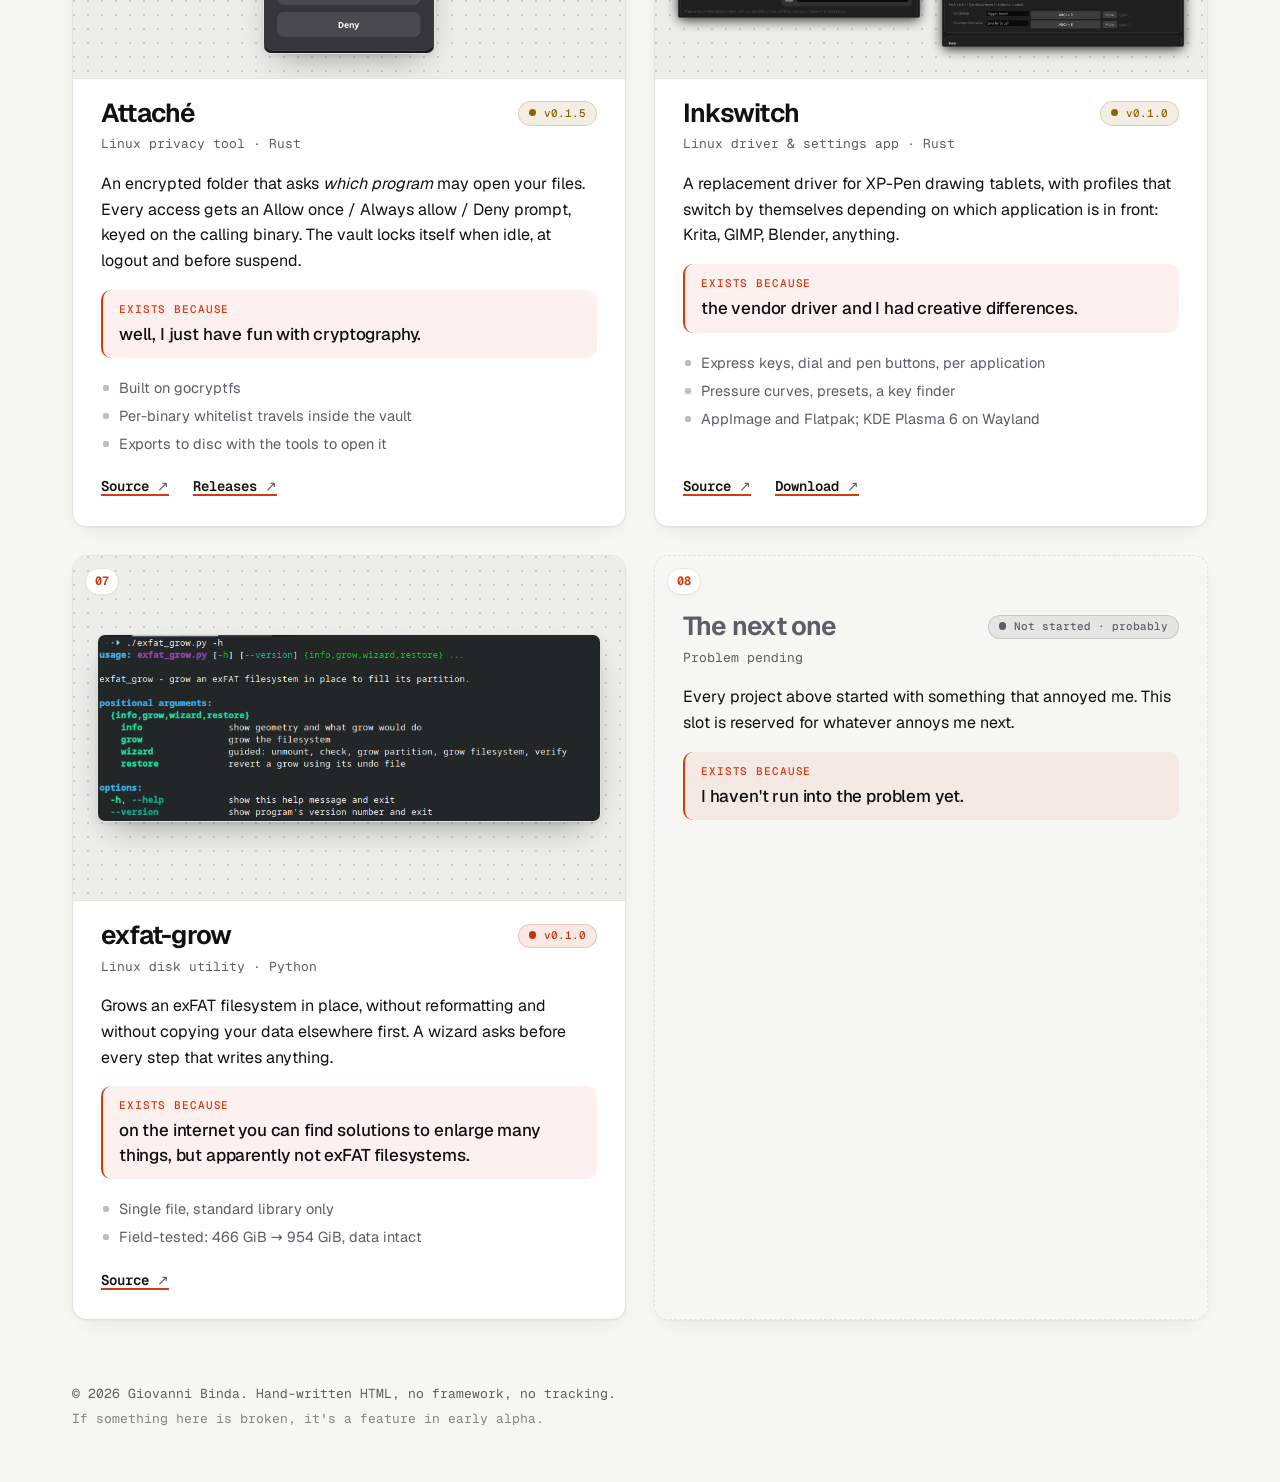
==== commit b0cac7f0: "EthiCook: live on Google Play" ====
--- a/index.html
+++ b/index.html
@@ -68,7 +68,7 @@
           <div class="body">
             <div class="title-row">
               <h3>EthiCook</h3>
-              <span class="status status--soon">Coming soon to Google Play</span>
+              <span class="status status--live">Live on Google Play</span>
             </div>
             <p class="kind">Android app · Kotlin</p>
             <p class="desc">Never let any food go off again! EthiCook tells you in time when something is
@@ -89,6 +89,7 @@
                 <a href="assets/shots/ethicook/calendar.webp"><img src="assets/shots/ethicook/calendar.webp" alt="EthiCook two-week expiry calendar" width="540" height="960" loading="lazy" decoding="async"></a>
             </div>
             <p class="links">
+              <a href="https://play.google.com/store/apps/details?id=com.ethicook.app">Google Play</a>
               <a href="https://ethicook.app/">Website</a>
             </p>
           </div>
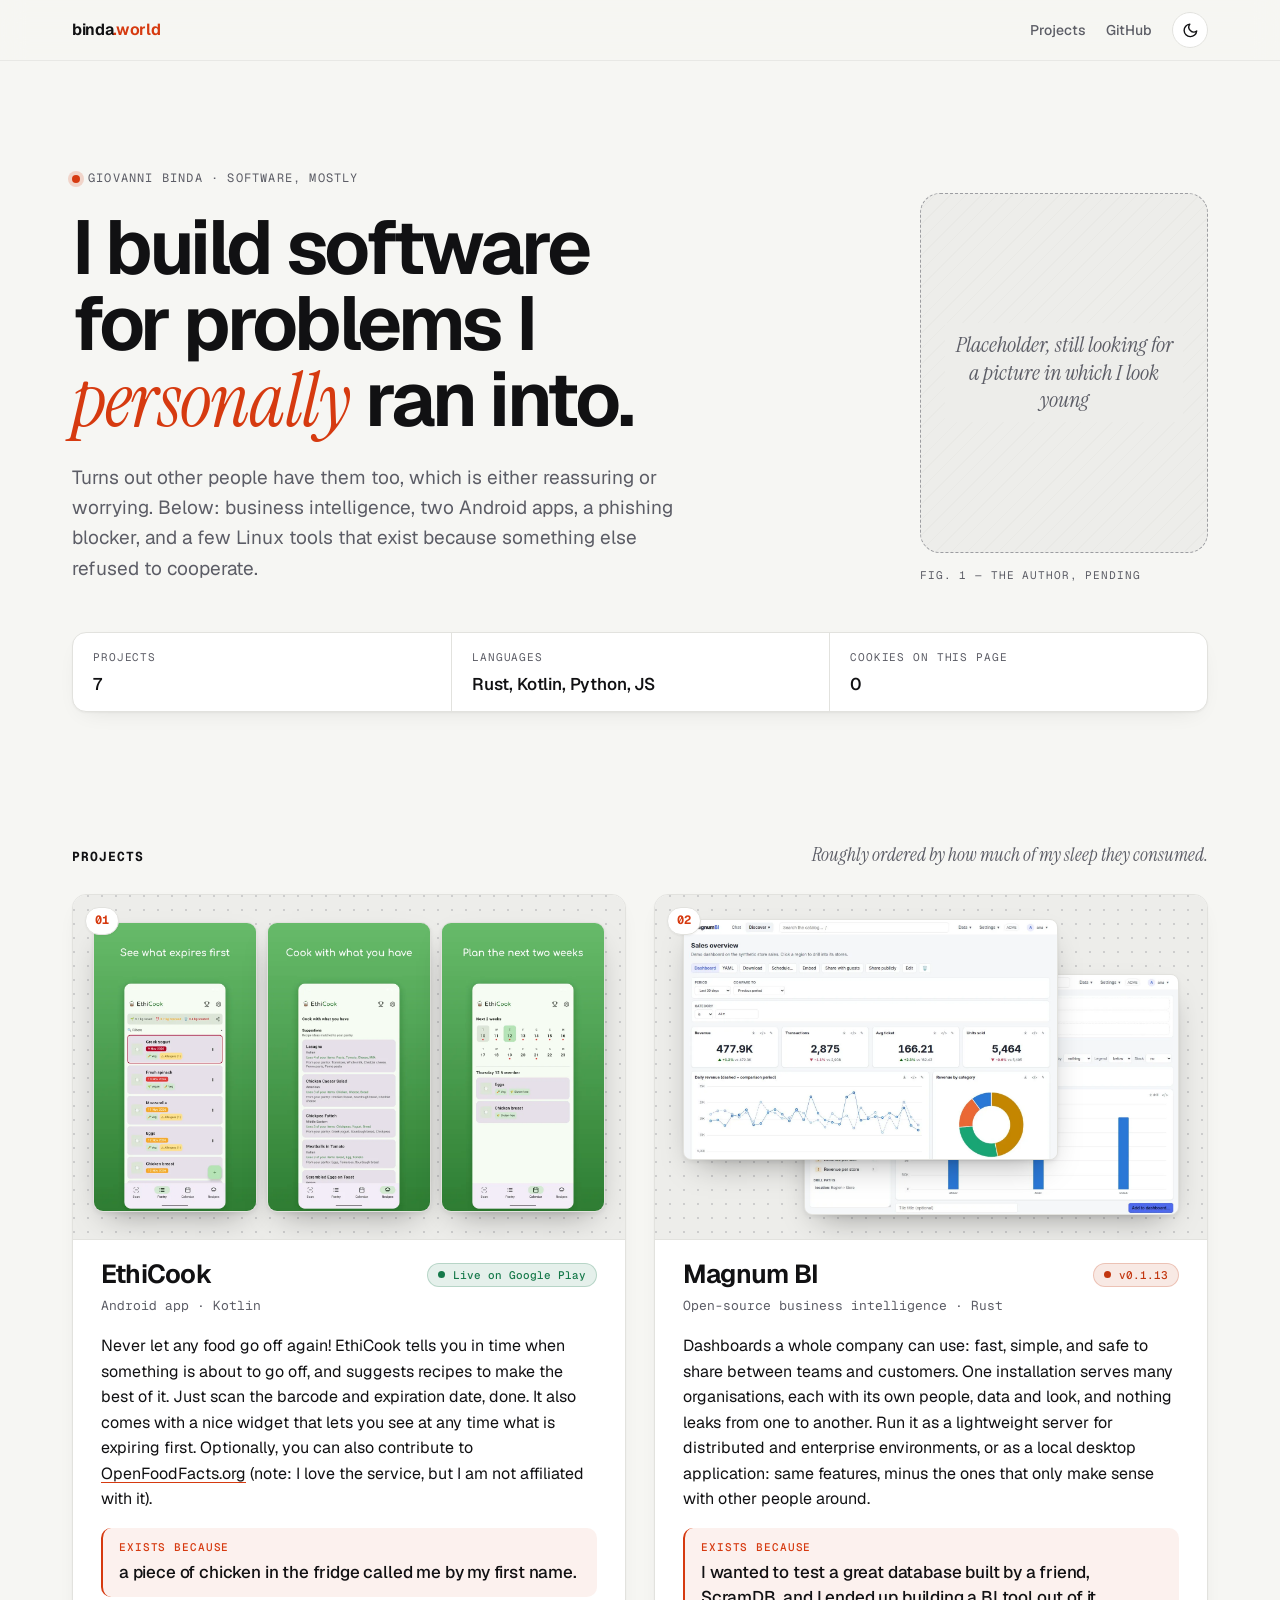
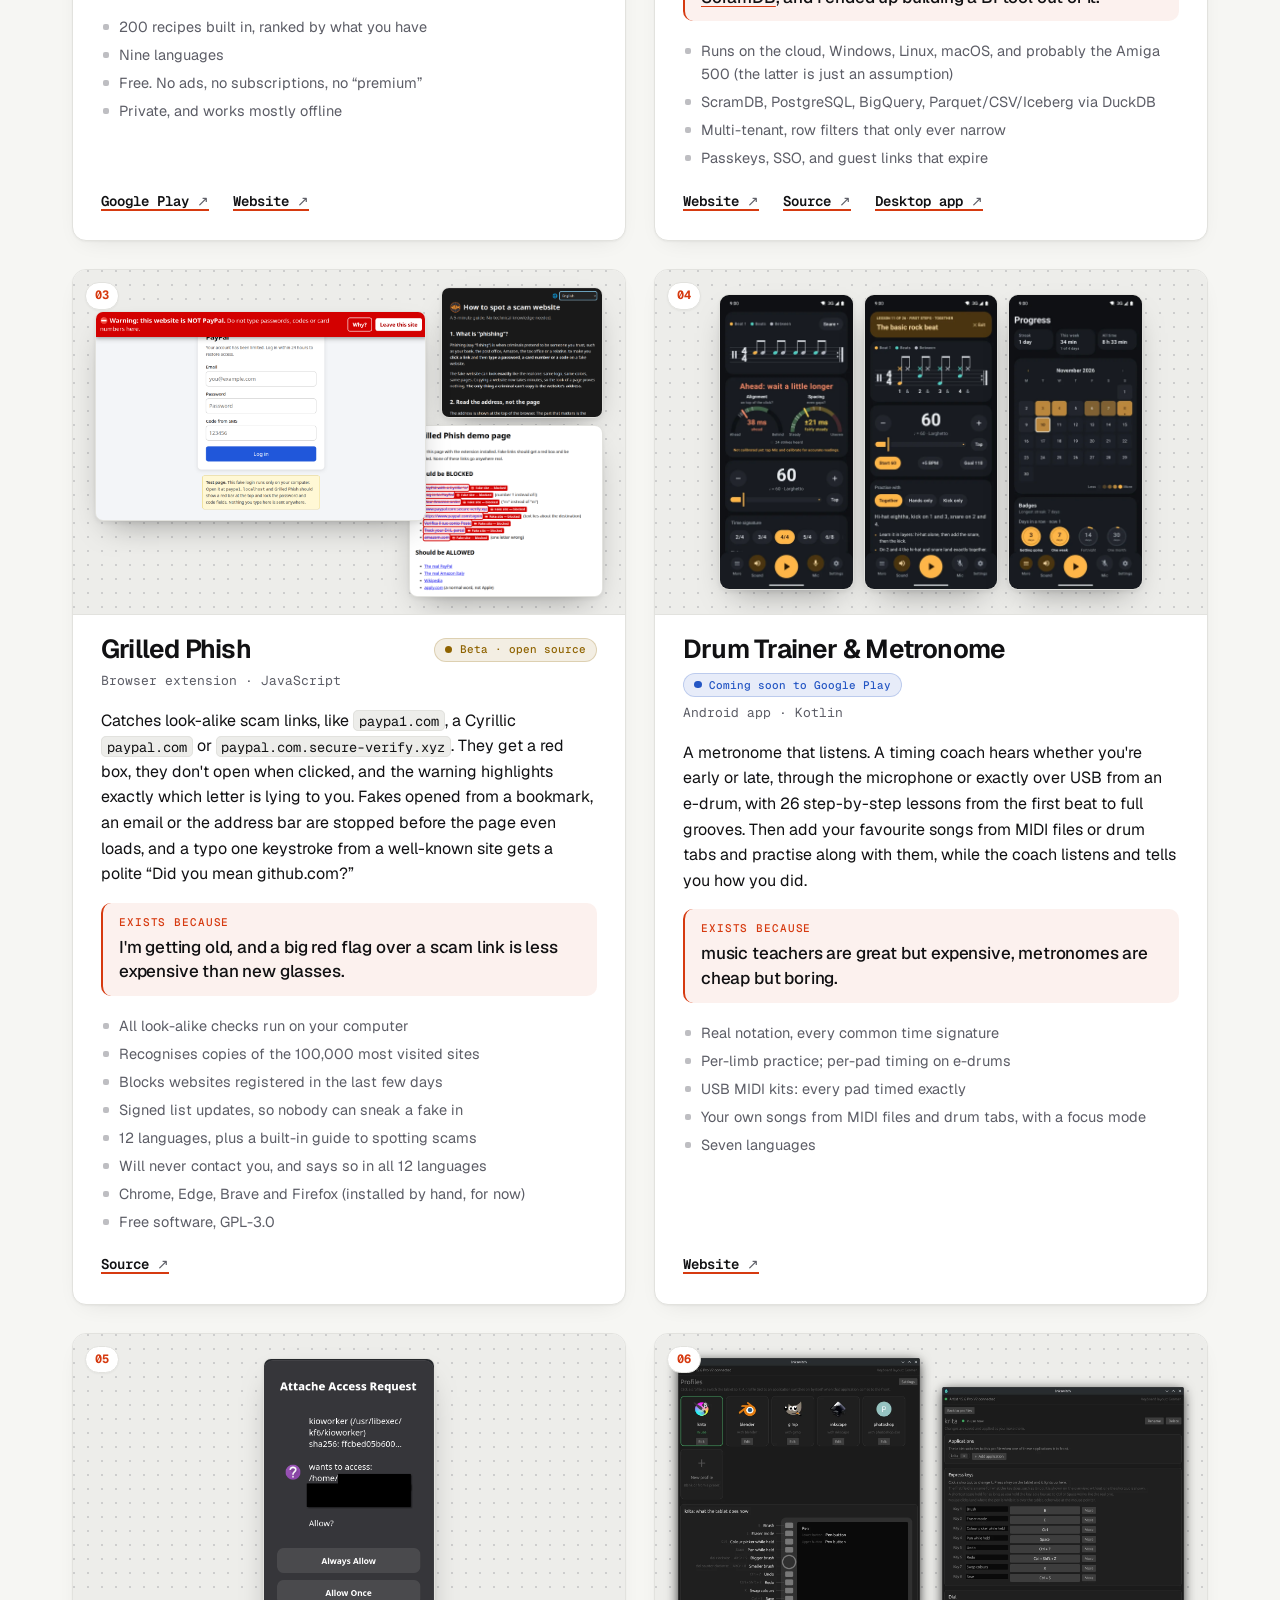
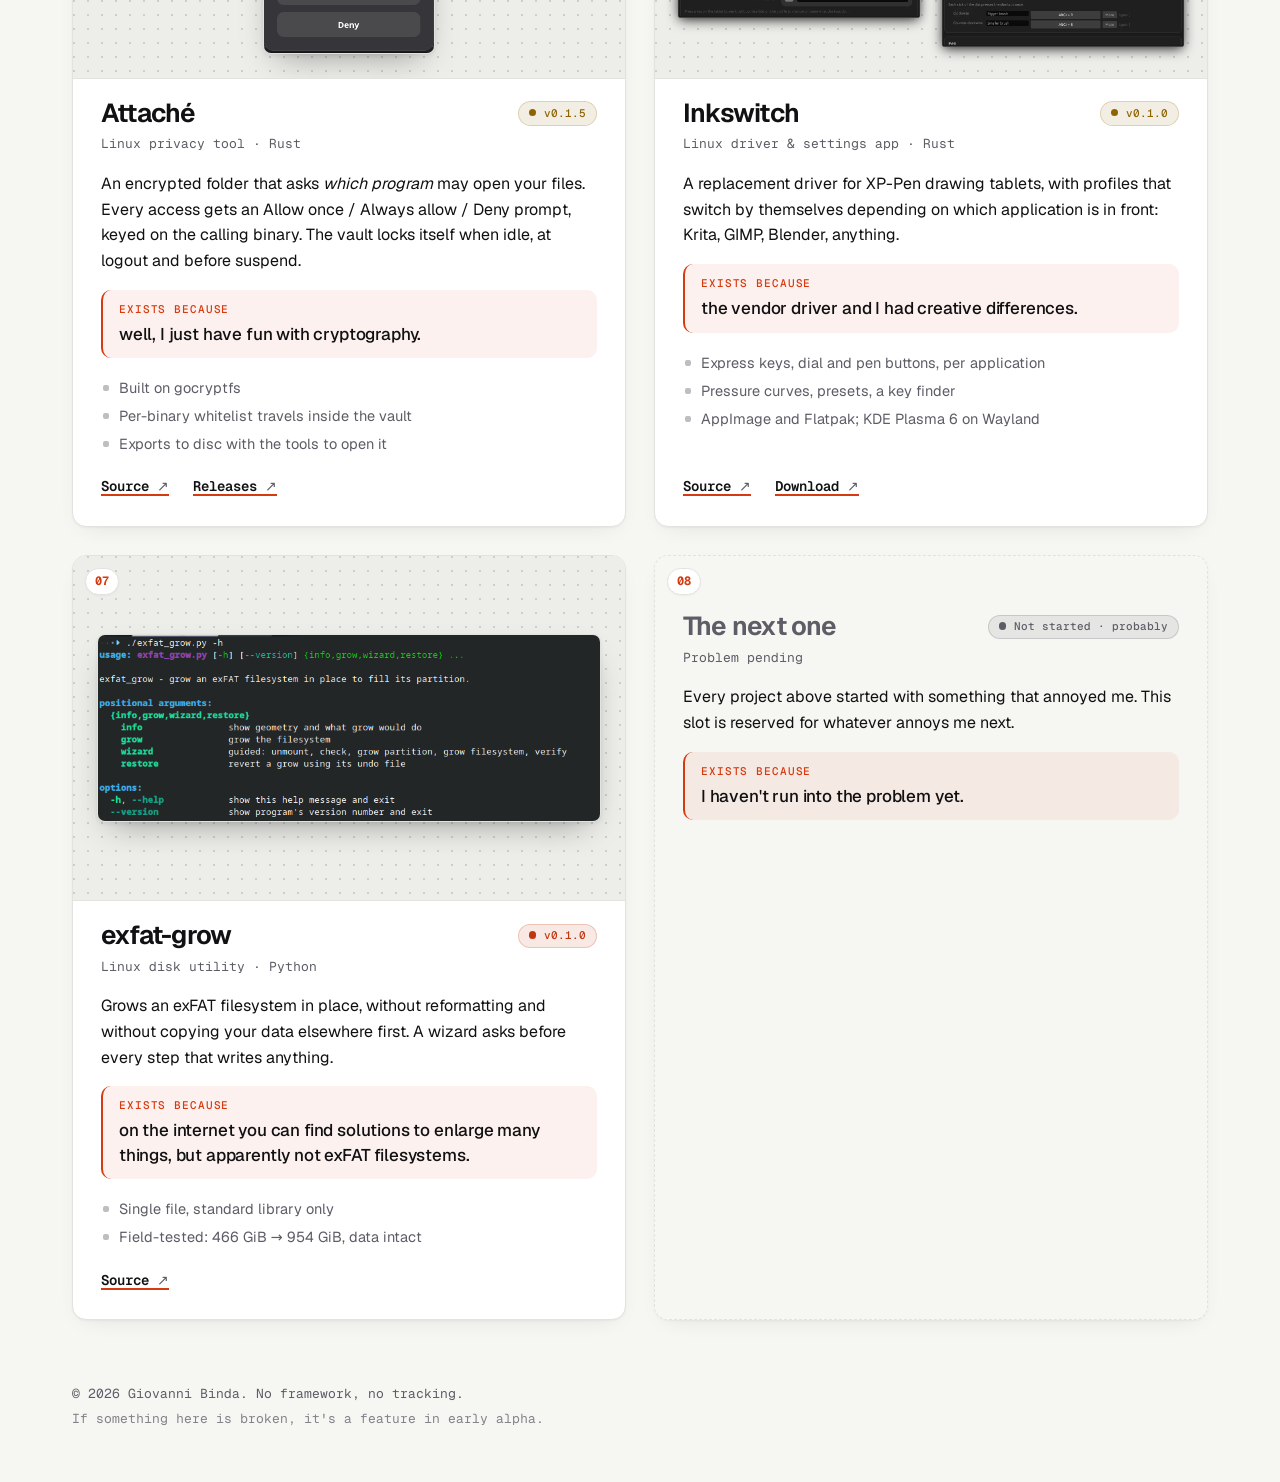
==== commit 9a083a82: "Footer: drop the hand-written claim" ====
--- a/index.html
+++ b/index.html
@@ -290,7 +290,7 @@
   </main>
 
   <footer class="foot">
-    <p>© 2026 Giovanni Binda. Hand-written HTML, no framework, no tracking.</p>
+    <p>© 2026 Giovanni Binda. No framework, no tracking.</p>
     <p class="fine">If something here is broken, it's a feature in early alpha.</p>
   </footer>
 </body>
